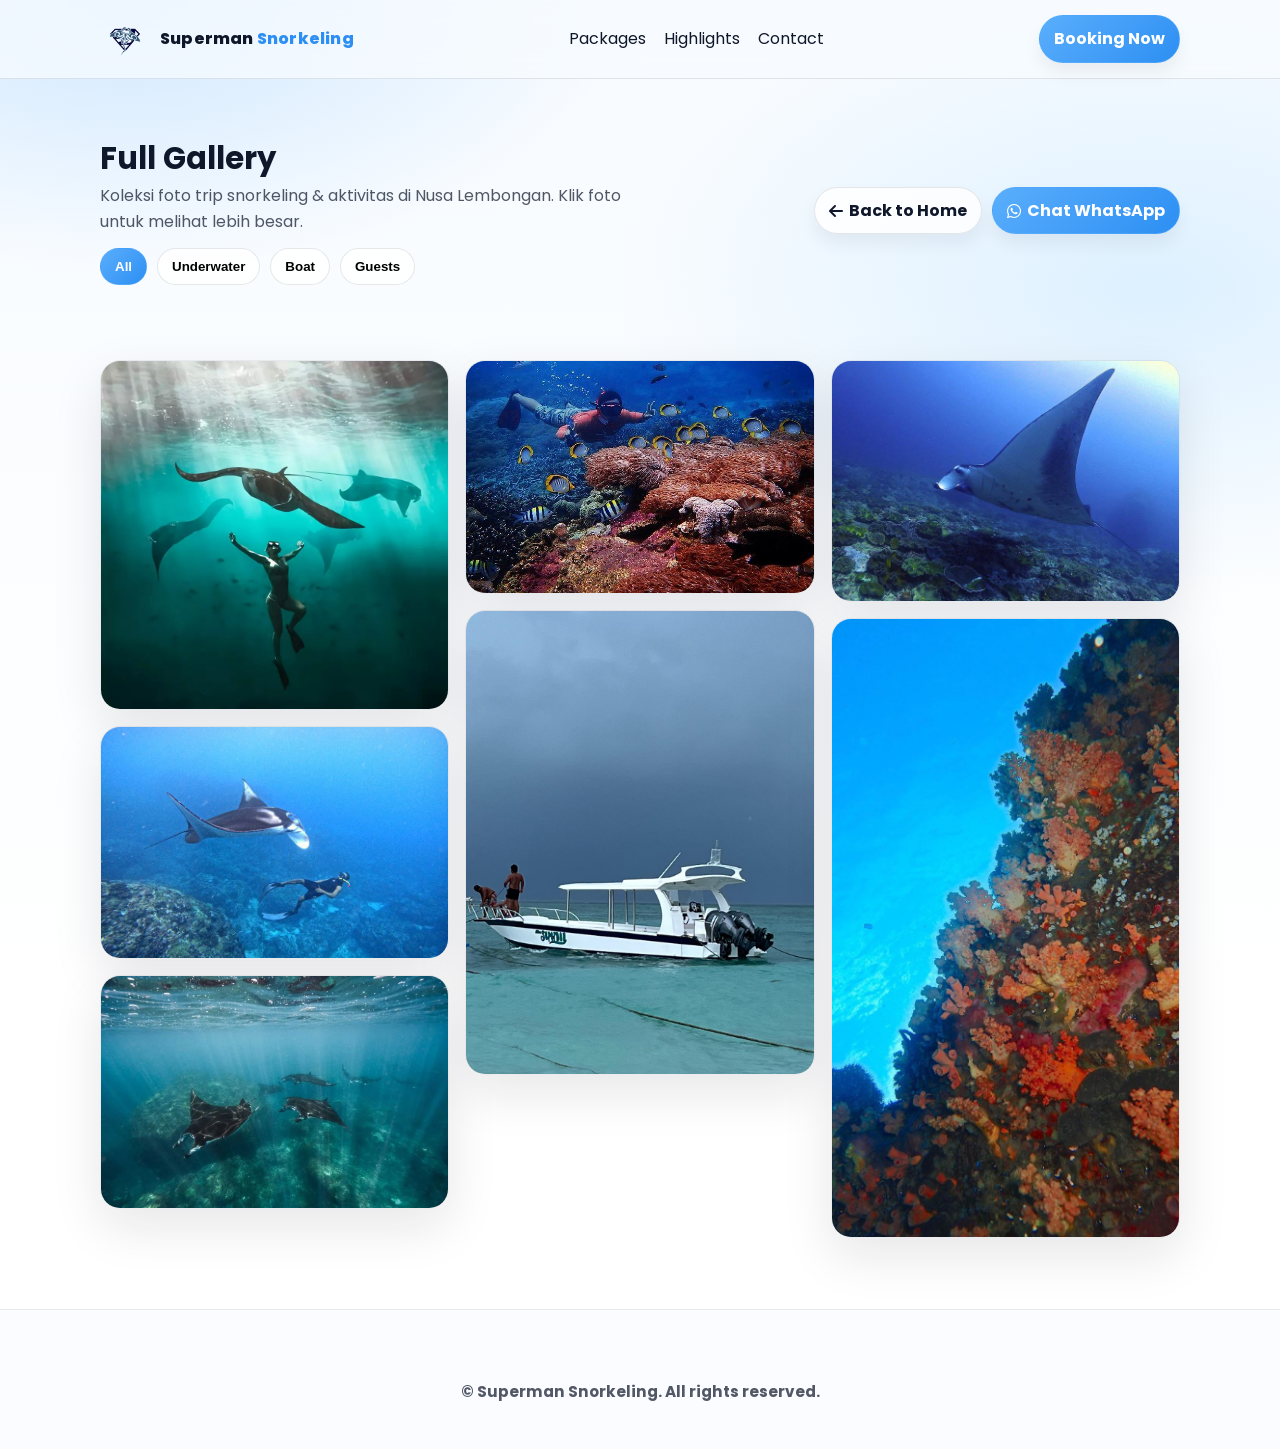
==== gallery.html @ a64e9db1 "galeri baru" ====
<!-- FILE: gallery.html -->
<!DOCTYPE html>
<html lang="id">
<head>
  <meta charset="UTF-8" />
  <meta name="viewport" content="width=device-width, initial-scale=1.0" />
  <title>Gallery | Superman Snorkeling</title>
  <meta name="description" content="Gallery foto trip snorkeling Superman Snorkeling di Nusa Lembongan, Bali." />

  <!-- Google Font (optional, jika kamu sudah pakai di index.html, tetap aman) -->
  <link rel="preconnect" href="https://fonts.googleapis.com">
  <link rel="preconnect" href="https://fonts.gstatic.com" crossorigin>
  <link href="https://fonts.googleapis.com/css2?family=Poppins:wght@400;600;700;800&display=swap" rel="stylesheet">

  <!-- Font Awesome (optional untuk icon) -->
  <link rel="stylesheet" href="https://cdnjs.cloudflare.com/ajax/libs/font-awesome/6.5.0/css/all.min.css">

  <!-- Pakai file CSS yang sama -->
  <link rel="stylesheet" href="style.css" />
</head>
<body>
  <!-- Header sederhana (re-use style kamu) -->
  <header>
    <div class="container">
      <div class="nav">
        <a class="brand" href="index.html#home" aria-label="Superman Snorkeling">
          <span class="logo" aria-hidden="true">
            <img src="image/IMG_1567.PNG" alt="Superman Snorkeling Logo" width="40" height="40">
          </span>
          <span>
            Superman <span class="brand-accent">Snorkeling</span>
          </span>
        </a>

        <nav aria-label="Navigasi">
          <ul>
            <li><a href="index.html#packages">Packages</a></li>
            <li><a href="index.html#gallery">Highlights</a></li>
            <li><a href="index.html#contact">Contact</a></li>
          </ul>
        </nav>

        <div class="actions">
          <a class="btn primary" href="index.html#contact">Booking Now</a>
        </div>
      </div>
    </div>
  </header>

  <main>
    <!-- Hero kecil untuk halaman gallery -->
    <section class="gallery-page-hero">
      <div class="container">
        <div class="section-title" style="margin-bottom: 10px;">
          <div>
            <h2>Full Gallery</h2>
            <p>Koleksi foto trip snorkeling & aktivitas di Nusa Lembongan. Klik foto untuk melihat lebih besar.</p>
          </div>
          <div class="gallery-page-actions">
            <a class="btn" href="index.html#gallery"><i class="fa-solid fa-arrow-left"></i>&nbsp; Back to Home</a>
            <a class="btn primary" href="https://wa.me/6282339536671" target="_blank" rel="noopener"><i class="fa-brands fa-whatsapp"></i>&nbsp; Chat WhatsApp</a>
          </div>
        </div>

        <!-- Filter sederhana (optional) -->
        <div class="gallery-filter">
          <button class="filter-btn active" data-filter="all">All</button>
          <button class="filter-btn" data-filter="underwater">Underwater</button>
          <button class="filter-btn" data-filter="boat">Boat</button>
          <button class="filter-btn" data-filter="guest">Guests</button>
        </div>
      </div>
    </section>

    <!-- GRID GALLERY -->
    <section class="gallery-page">
      <div class="container">
        <div class="masonry" id="masonry">

          <!-- GANTI / TAMBAH FOTO DI SINI -->
          <!-- Tambahkan data-category agar filter berfungsi: underwater | boat | guest -->

          <button class="masonry-item" data-category="guest" data-full="image/satu.jpeg" aria-label="Open image 1">
            <img src="image/satu.jpeg" alt="Snorkeling photo 1" loading="lazy">
          </button>

          <button class="masonry-item" data-category="underwater" data-full="image/dua.jpeg" aria-label="Open image 2">
            <img src="image/dua.jpeg" alt="Snorkeling photo 2" loading="lazy">
          </button>

          <button class="masonry-item" data-category="underwater" data-full="image/tiga.jpeg" aria-label="Open image 3">
            <img src="image/tiga.jpeg" alt="Snorkeling photo 3" loading="lazy">
          </button>

          <button class="masonry-item" data-category="boat" data-full="image/empat.jpeg" aria-label="Open image 4">
            <img src="image/empat.jpeg" alt="Snorkeling photo 4" loading="lazy">
          </button>

          <button class="masonry-item" data-category="guest" data-full="image/lima.jpeg" aria-label="Open image 5">
            <img src="image/lima.jpeg" alt="Snorkeling photo 5" loading="lazy">
          </button>

          <button class="masonry-item" data-category="boat" data-full="image/enam.jpeg" aria-label="Open image 6">
            <img src="image/enam.jpeg" alt="Snorkeling photo 6" loading="lazy">
          </button>

          <button class="masonry-item" data-category="underwater" data-full="image/tujuh.jpeg" aria-label="Open image 7">
            <img src="image/tujuh.jpeg" alt="Snorkeling photo 7" loading="lazy">
          </button>

          <!-- contoh tambahan -->
          <!--
          <button class="masonry-item" data-category="guest" data-full="image/delapan.jpeg" aria-label="Open image 8">
            <img src="image/delapan.jpeg" alt="Snorkeling photo 8" loading="lazy">
          </button>
          -->

        </div>
      </div>
    </section>
  </main>

  <!-- Lightbox Modal -->
  <div class="lightbox" id="lightbox" aria-hidden="true">
    <button class="lightbox-close" id="lightboxClose" aria-label="Close">×</button>
    <button class="lightbox-nav prev" id="lightboxPrev" aria-label="Previous">‹</button>
    <img class="lightbox-img" id="lightboxImg" alt="Preview" />
    <button class="lightbox-nav next" id="lightboxNext" aria-label="Next">›</button>
  </div>

  <footer class="footer">
    <div class="container">
      <div class="footer-bottom" style="margin-top:0; border-top:none; padding-top:0;">
        <p>© <span id="year"></span> Superman Snorkeling. All rights reserved.</p>
      </div>
    </div>
  </footer>

  <!-- JS khusus untuk halaman ini -->
  <script>
    // Footer year
    document.getElementById('year')?.textContent = new Date().getFullYear();

    // ===== Filter sederhana =====
    const filterBtns = document.querySelectorAll('.filter-btn');
    const items = Array.from(document.querySelectorAll('.masonry-item'));

    filterBtns.forEach(btn => {
      btn.addEventListener('click', () => {
        filterBtns.forEach(b => b.classList.remove('active'));
        btn.classList.add('active');

        const filter = btn.dataset.filter;
        items.forEach(item => {
          const cat = item.dataset.category;
          item.style.display = (filter === 'all' || cat === filter) ? '' : 'none';
        });
      });
    });

    // ===== Lightbox + next/prev =====
    const lightbox = document.getElementById('lightbox');
    const lightboxImg = document.getElementById('lightboxImg');
    const closeBtn = document.getElementById('lightboxClose');
    const prevBtn = document.getElementById('lightboxPrev');
    const nextBtn = document.getElementById('lightboxNext');

    // hanya item yang tampil (untuk navigasi)
    function visibleItems(){
      return items.filter(i => i.style.display !== 'none');
    }

    let currentIndex = 0;

    function openLightbox(index){
      const vis = visibleItems();
      if(!vis.length) return;
      currentIndex = Math.max(0, Math.min(index, vis.length - 1));
      const src = vis[currentIndex].dataset.full;
      lightboxImg.src = src;
      lightbox.classList.add('open');
      lightbox.setAttribute('aria-hidden', 'false');
      document.body.style.overflow = 'hidden';
    }

    function closeLightbox(){
      lightbox.classList.remove('open');
      lightbox.setAttribute('aria-hidden', 'true');
      document.body.style.overflow = '';
      lightboxImg.src = '';
    }

    function next(){
      const vis = visibleItems();
      if(!vis.length) return;
      currentIndex = (currentIndex + 1) % vis.length;
      lightboxImg.src = vis[currentIndex].dataset.full;
    }

    function prev(){
      const vis = visibleItems();
      if(!vis.length) return;
      currentIndex = (currentIndex - 1 + vis.length) % vis.length;
      lightboxImg.src = vis[currentIndex].dataset.full;
    }

    // click items
    items.forEach((item) => {
      item.addEventListener('click', () => {
        const vis = visibleItems();
        const idx = vis.indexOf(item);
        openLightbox(idx);
      });
    });

    // controls
    closeBtn.addEventListener('click', closeLightbox);
    lightbox.addEventListener('click', (e) => {
      if(e.target === lightbox) closeLightbox();
    });

    nextBtn.addEventListener('click', (e) => { e.stopPropagation(); next(); });
    prevBtn.addEventListener('click', (e) => { e.stopPropagation(); prev(); });

    // keyboard
    window.addEventListener('keydown', (e) => {
      if(!lightbox.classList.contains('open')) return;
      if(e.key === 'Escape') closeLightbox();
      if(e.key === 'ArrowRight') next();
      if(e.key === 'ArrowLeft') prev();
    });
  </script>
</body>
</html>
---- style.css ----
/* ===== Base ===== */
:root{
  --bg: #f7fbff;
  --card: rgba(255,255,255,.75);
  --stroke: rgba(15, 23, 42, .10);
  --text: #0f172a;
  --muted: rgba(15, 23, 42, .72);
  --primary: #5aaefc; /* soft blue */
  --primary-2: #2d8ff3;
  --accent: #a9dbff;
  --shadow: 0 10px 30px rgba(15,23,42,.08);
  --radius: 20px;
  --max: 1120px;
}
*{box-sizing:border-box}
html{scroll-behavior:smooth}
body{
  margin:0;
  font-family: 'Poppins', ui-sans-serif, system-ui, -apple-system, Segoe UI, Roboto, Helvetica, Arial;
  color:var(--text);
  background:
    radial-gradient(900px 500px at 10% 0%, rgba(90,174,252,.25), transparent 55%),
    radial-gradient(900px 500px at 90% 20%, rgba(169,219,255,.35), transparent 60%),
    linear-gradient(180deg, var(--bg), #ffffff 70%);
  line-height:1.6;
}
a{color:inherit; text-decoration:none}
.container{max-width:var(--max); margin:0 auto; padding:0 20px}

.brand-accent{color: var(--primary-2)}
.hero-accent{color: var(--primary-2)}
.muted{color: var(--muted)}

/* ===== Header ===== */
header{
  position: sticky;
  top:0;
  z-index:50;
  backdrop-filter: blur(14px);
  background: rgba(247, 251, 255, .75);
  border-bottom: 1px solid var(--stroke);
}
.nav{
  display:flex;
  align-items:center;
  justify-content:space-between;
  gap:12px;
  padding:14px 0;
}
.brand{
  display:flex;
  align-items:center;
  gap:10px;
  font-weight:800;
  letter-spacing:.2px;
}
.logo {
  width: 50px;
  height: 50px;
  border-radius: 12px;
  place-items: center;
  overflow: hidden; 
}

.logo img {
  width: 100%;
  height: 100%;
  object-fit: cover;
  display: block;
}


.actions{display:flex; align-items:center; gap:10px}
.btn{
  display:inline-flex; align-items:center; justify-content:center;
  padding:10px 14px;
  border-radius:999px;
  border:1px solid var(--stroke);
  background: rgba(255,255,255,.8);
  box-shadow: 0 10px 18px rgba(15,23,42,.06);
  font-weight:700;
  transition:.2s ease;
  cursor:pointer;
}
.btn:hover{transform: translateY(-1px)}
.btn.primary{
  border-color: rgba(90,174,252,.35);
  background: linear-gradient(135deg, var(--primary), var(--primary-2));
  color: #fff;
}
.btn.icon{width:44px; height:44px; padding:0}
.btn:focus{outline: 3px solid rgba(90,174,252,.25); outline-offset:2px}

/* ===== Mobile menu ===== */
.menu-toggle{display:none}
.mobile-menu{display:none; padding: 0 0 14px}
.mobile-menu a{
  display:block;
  padding: 12px 12px;
  border:1px solid var(--stroke);
  border-radius: 14px;
  margin-top:10px;
  background: rgba(255,255,255,.75);
  font-weight:700;
  color: var(--muted);
}
.mobile-menu.open{display:block}

.mobile-menu a:hover{
  color: var(--text);
}

/* ===== Hero ===== */
.hero{padding: 70px 0 30px}
.hero-grid{
  display:grid;
  grid-template-columns: 1.1fr .9fr;
  gap: 26px;
  align-items:center;
}
.badge{
  display:inline-flex; align-items:center; gap:8px;
  padding: 8px 12px;
  border-radius: 999px;
  border:1px solid rgba(90,174,252,.35);
  background: rgba(255,255,255,.7);
  color: rgba(15,23,42,.75);
  font-weight:700;
  width:fit-content;
}
.badge.pill{border-color: var(--stroke)}
.pill-row{margin-top:14px; display:flex; gap:10px; flex-wrap:wrap}

h1{font-size: clamp(2rem, 3.8vw, 3.2rem); line-height:1.15; margin:14px 0 12px}
.lead{font-size: 1.05rem; color: var(--muted); margin: 0 0 18px}
.hero-cta{display:flex; flex-wrap:wrap; gap:10px; margin-top: 12px}
.hero-card{
  border: 1px solid var(--stroke);
  background: var(--card);
  border-radius: var(--radius);
  box-shadow: var(--shadow);
  padding: 18px;
  position:relative;
  overflow:hidden;
}
.hero-card h3{margin:0 0 6px}
.hero-card p{margin:0; color: var(--muted)}
.hero-card:before{
  content:"";
  position:absolute; inset:-80px -80px auto auto;
  width: 220px; height: 220px;
  background: radial-gradient(circle at 30% 30%, rgba(90,174,252,.55), transparent 60%);
  filter: blur(2px);
}
.stats{display:grid; grid-template-columns: repeat(3, 1fr); gap: 10px; margin-top: 14px}
.stat{
  border:1px solid var(--stroke);
  background: rgba(255,255,255,.75);
  border-radius: 16px;
  padding: 12px;
}
.stat b{font-size: 1.05rem}
.stat span{display:block; color: var(--muted); font-weight:600; font-size:.9rem}

.hero-slider{
  position: relative;
  width: 100%;
  height: 520px;
  border-radius: 26px;
  overflow: hidden;
  background: #fff; /* fallback */
}

.hero-slider .slides{
  position: relative;
  width: 100%;
  height: 100%;
}

.hero-slider img{
  position: absolute;
  inset: 0;
  width: 100%;
  height: 100%;
  object-fit: cover;
  opacity: 0;
  transition: opacity .6s ease;
}

.hero-slider img.active{
  opacity: 1;
}

.hero-slider img:first-child{
  opacity: 1; /* fallback */
}


/* ===== Sections ===== */
section{padding: 55px 0}
.section-title{display:flex; align-items:flex-end; justify-content:space-between; gap:14px; margin-bottom: 18px}
.section-title h2{margin:0; font-size: clamp(1.4rem, 2.4vw, 2rem)}
.section-title p{margin:0; color: var(--muted); max-width: 56ch}

.grid{display:grid; grid-template-columns: repeat(3, 1fr); gap: 16px}
.card{
  border:1px solid var(--stroke);
  background: rgba(255,255,255,.75);
  border-radius: var(--radius);
  box-shadow: var(--shadow);
  padding: 18px;
  transition:.2s ease;
}
.card:hover{transform: translateY(-2px)}
.icon{
  width: 44px; height: 44px;
  border-radius: 16px;
  background: linear-gradient(135deg, rgba(90,174,252,.35), rgba(169,219,255,.55));
  border:1px solid rgba(255,255,255,.65);
  display:grid; place-items:center;
  margin-bottom: 10px;
}
.card h3{margin: 6px 0 6px}
.card p{margin:0; color: var(--muted)}


.hero-text{
  max-width: 640px;
}


.slide-btn{
  position: absolute;
  top: 50%;
  transform: translateY(-50%);
  width: 46px;
  height: 46px;
  border-radius: 999px;
  border: 1px solid rgba(255,255,255,.45);
  background: rgba(255,255,255,.65);
  font-size: 30px;
  font-weight: 800;
  cursor: pointer;
  display: flex;
  align-items: center;
  justify-content: center;
  backdrop-filter: blur(10px);
  transition: 0.2s ease;
  z-index: 10; 
  line-height: 1;
  padding: 0;
}

.slide-btn.prev{
  left: 16px;
}

.slide-btn.next{
  right: 16px;
}

.slide-btn:hover{
  background: rgba(255,255,255,.95);
  transform: translateY(-50%) scale(1.06);
}
/* ===== Dots ===== */
.dots{
  position:absolute;
  bottom: 14px;
  left: 0;
  right: 0;
  display:flex;
  justify-content:center;
  gap:8px;
  z-index: 10;
}

.dots button{
  width: 10px;
  height: 10px;
  border-radius: 999px;
  border: 0;
  background: rgba(255,255,255,.65);
  cursor:pointer;
  transition:.2s ease;
}

.dots button.active{
  width: 22px;
  background: rgba(255,255,255,.95);
}


@media (max-width: 920px){
  .hero-slider{
    height: 320px;
  }
}


/* ===== Packages ===== */

.packages{
  display:grid;
  grid-template-columns: repeat(3, minmax(0, 1fr));
  gap: 18px;
  align-items: stretch;
}

.card.package{
  border: 1px solid rgba(15,23,42,.08); 
  background: rgba(255,255,255,.72);
  backdrop-filter: blur(10px);
  border-radius: 22px;
  box-shadow: 0 18px 50px rgba(15,23,42,.08);
  padding: 22px;
  display:flex;
  flex-direction: column;
  transition: transform .18s ease, box-shadow .18s ease, border-color .18s ease;
}

.card.package:hover{
  transform: translateY(-4px);
  box-shadow: 0 22px 70px rgba(15,23,42,.12);
  border-color: rgba(90,174,252,.35);
}

.card.package h3{
  margin: 4px 0 6px;
  font-size: 1.1rem;
  line-height: 1.3;
  font-weight: 800;
  word-break: break-word;
}

.card.package .muted{
  margin: 0 0 14px;
  font-weight: 600;
}

.price{
  font-size: 2rem;
  font-weight: 900;
  margin: 8px 0 14px;
  letter-spacing: -0.5px;
}

.package ul{
  margin: 0;
  padding-left: 18px;
  color: var(--muted);
  font-weight: 600;
  flex-grow: 1; 
}

.package ul li{
  margin-bottom: 8px;
}

.tag{
  position:absolute;
  top: 16px;
  right: 16px;
  padding: 6px 12px;
  border-radius: 999px;
  font-weight: 800;
  font-size: .78rem;
  background: rgba(90,174,252,.14);
  border: 1px solid rgba(90,174,252,.22);
  color: rgba(15,23,42,.72);
  backdrop-filter: blur(8px);
}

.card-actions{
  margin-top: 18px;
  display:flex;
}

.card-actions .btn{
  width: 100%;
  justify-content: center;
  padding: 12px 16px;
  border-radius: 14px;
  font-size: .95rem;
}

.package-details{
  margin-top: 14px;
  border-top: 1px solid rgba(15,23,42,.08);
  padding-top: 10px;
}

.package-details summary{
  cursor: pointer;
  font-weight: 800;
  color: var(--primary-2);
  list-style: none;
  display:flex;
  align-items:center;
  justify-content:space-between;
}

.package-details summary::after{
  content: "＋";
  font-weight: 900;
  font-size: 18px;
  transition: .2s ease;
}

.package-details[open] summary::after{
  content: "－";
}

.details-content{
  margin-top: 12px;
  color: var(--muted);
}

.details-content h4{
  margin: 12px 0 8px;
  font-size: 0.95rem;
  font-weight: 900;
  color: var(--text);
}

.details-content ul{
  margin: 0 0 12px;
  padding-left: 18px;
}

.note{
  font-size: 0.9rem;
  font-weight: 700;
  color: rgba(15,23,42,.65);
}

/* Responsive */
@media (max-width: 980px){
  .packages{
    grid-template-columns: repeat(2, minmax(0,1fr));
  }
}

@media (max-width: 640px){
  .packages{
    grid-template-columns: 1fr;
  }
}

/* ===== Gallery ===== */
.gallery{
  display:grid;
  grid-template-columns: 1.2fr 1fr;
  gap:16px;
  align-items:stretch;
}

.gallery .big{
  border:1px solid var(--stroke);
  background: rgba(255,255,255,.65);
  border-radius: var(--radius);
  box-shadow: var(--shadow);
  overflow:hidden;
  min-height: 520px;
}

.gallery-smalls{
  display:grid;
  grid-template-columns: repeat(2, 1fr);
  gap:16px;
}

.gallery .small{
  border:1px solid var(--stroke);
  background: rgba(255,255,255,.65);
  border-radius: var(--radius);
  box-shadow: var(--shadow);
  overflow:hidden;
  min-height: 160px;
}

.gallery img{
  width:100%;
  height:100%;
  object-fit: cover;
  display:block;
}

/* hover effect */
.gallery .big img,
.gallery .small img{
  transition: transform .3s ease;
}
.gallery .big:hover img,
.gallery .small:hover img{
  transform: scale(1.05);
}

/* Responsive */
@media (max-width: 920px){
  .gallery{
    grid-template-columns: 1fr;
  }
  .gallery .big{
    min-height: 320px;
  }
  .gallery-smalls{
    grid-template-columns: repeat(2, 1fr);
  }
}

@media (max-width: 520px){
  .gallery-smalls{
    grid-template-columns: 1fr;
  }
}



/* ===== Contact ===== */
.contact{display:grid; grid-template-columns: 1fr 1fr; gap: 16px}
form{display:grid; gap: 12px}
input, textarea{
  width:100%;
  padding: 12px 14px;
  border-radius: 16px;
  border:1px solid var(--stroke);
  background: rgba(255,255,255,.8);
  font: inherit;
}
textarea{min-height: 120px; resize: vertical}
.hint{font-size:.92rem; color: var(--muted); margin-top: 8px}

/* ===== Footer ===== */
/* ===== Footer Modern ===== */
.footer{
  padding: 55px 0 30px;
  border-top: 1px solid rgba(15,23,42,.08);
  background: rgba(247, 251, 255, .65);
}

.footer-grid{
  display:grid;
  grid-template-columns: 1.4fr .9fr 1.2fr;
  gap: 28px;
  align-items:start;
}

.footer-desc{
  margin-top: 12px;
  color: var(--muted);
  max-width: 46ch;
}

.footer-links h4,
.footer-contact h4{
  margin: 0 0 14px;
  font-size: 1rem;
  font-weight: 900;
}

.footer-links a{
  display:block;
  margin-bottom: 10px;
  color: var(--muted);
  font-weight: 700;
  transition: .2s ease;
}

.footer-links a:hover{
  color: var(--text);
  transform: translateX(4px);
}

/* contact item */
.footer-item{
  display:flex;
  align-items:center;
  gap: 12px;
  padding: 12px 14px;
  border-radius: 18px;
  margin-bottom: 12px;
  background: rgba(255,255,255,.72);
  border: 1px solid rgba(15,23,42,.08);
  box-shadow: 0 12px 30px rgba(15,23,42,.06);
  transition: .2s ease;
}

.footer-item:hover{
  transform: translateY(-2px);
  border-color: rgba(90,174,252,.35);
}

/* icon box */
.footer-icon{
  width: 42px;
  height: 42px;
  border-radius: 16px;
  display:grid;
  place-items:center;
  background: linear-gradient(135deg, rgba(90,174,252,.18), rgba(169,219,255,.35));
  font-size: 20px;
  color: var(--primary-2);
  flex-shrink: 0;
}

/* optional: brand color for icons */
.footer-item .fa-whatsapp{ color: #25D366; }
.footer-item .fa-instagram{ color: #E1306C; }
.footer-item .fa-envelope{ color: var(--primary-2); }

.footer-item span{
  color: var(--text);
  font-weight: 700;
  line-height: 1.25;
}

.footer-bottom{
  margin-top: 26px;
  padding-top: 18px;
  border-top: 1px solid rgba(15,23,42,.08);
  text-align: center;
  color: var(--muted);
  font-weight: 700;
  font-size: 0.95rem;
}

/* Responsive */
@media (max-width: 900px){
  .footer-grid{
    grid-template-columns: 1fr;
  }
}


/* ===== Responsive ===== */
@media (max-width: 920px){
  .hero-grid{grid-template-columns: 1fr}
  .gallery{grid-template-columns:1fr}
  .stats{grid-template-columns: repeat(3, 1fr)}
}

@media (max-width: 780px){
  nav ul{display:none;}
  .menu-toggle{display:inline-flex;}

  .grid{grid-template-columns:1fr}
  .packages{grid-template-columns:1fr}
  .contact{grid-template-columns:1fr}
  .stats{grid-template-columns:1fr}
}

/* DEFAULT UNTUK DESKTOP */
nav ul{
  list-style:none;
  display:flex;
  align-items:center;
  gap:18px;
  padding:0;
  margin:0;
}

.menu-toggle{
  display:none;
}

/* ===== Gallery Page ===== */
.gallery-page-hero{
  padding: 55px 0 20px;
}

.gallery-page-actions{
  display:flex;
  gap:10px;
  flex-wrap:wrap;
  justify-content:flex-end;
}

.gallery-filter{
  display:flex;
  gap:10px;
  flex-wrap:wrap;
  margin-top: 14px;
}

.filter-btn{
  padding: 10px 14px;
  border-radius: 999px;
  border: 1px solid rgba(15,23,42,.10);
  background: rgba(255,255,255,.8);
  font-weight: 800;
  cursor:pointer;
  transition:.2s ease;
}

.filter-btn.active{
  border-color: rgba(90,174,252,.35);
  background: linear-gradient(135deg, var(--primary), var(--primary-2));
  color:#fff;
}

.filter-btn:hover{
  transform: translateY(-1px);
}

/* Masonry grid */
.masonry{
  columns: 4 260px;
  column-gap: 16px;
}

.masonry-item{
  width: 100%;
  border: 0;
  padding: 0;
  margin: 0 0 16px;
  background: transparent;
  cursor: zoom-in;
  break-inside: avoid;
}

.masonry-item img{
  width: 100%;
  height: auto;
  display:block;
  border-radius: 20px;
  border: 1px solid rgba(15,23,42,.08);
  box-shadow: 0 18px 50px rgba(15,23,42,.10);
  transition: transform .25s ease, box-shadow .25s ease;
}

.masonry-item:hover img{
  transform: translateY(-2px) scale(1.01);
  box-shadow: 0 22px 70px rgba(15,23,42,.14);
}

/* Responsive masonry */
@media (max-width: 920px){
  .masonry{ columns: 2 220px; }
}

@media (max-width: 520px){
  .masonry{ columns: 1 100%; }
  .gallery-page-actions{ justify-content:flex-start; }
}

/* ===== Lightbox ===== */
.lightbox{
  position: fixed;
  inset: 0;
  background: rgba(15,23,42,.72);
  display: none;
  align-items: center;
  justify-content: center;
  z-index: 999;
  padding: 24px;
}

.lightbox.open{
  display:flex;
}

.lightbox-img{
  max-width: min(980px, 92vw);
  max-height: 82vh;
  border-radius: 22px;
  box-shadow: 0 30px 90px rgba(0,0,0,.35);
}

.lightbox-close{
  position: absolute;
  top: 18px;
  right: 18px;
  width: 46px;
  height: 46px;
  border-radius: 999px;
  border: 1px solid rgba(255,255,255,.35);
  background: rgba(255,255,255,.18);
  color: #fff;
  font-size: 28px;
  cursor:pointer;
  backdrop-filter: blur(10px);
}

.lightbox-nav{
  position: absolute;
  top: 50%;
  transform: translateY(-50%);
  width: 46px;
  height: 46px;
  border-radius: 999px;
  border: 1px solid rgba(255,255,255,.35);
  background: rgba(255,255,255,.18);
  color: #fff;
  font-size: 30px;
  font-weight: 900;
  cursor:pointer;
  backdrop-filter: blur(10px);
}

.lightbox-nav.prev{ left: 18px; }
.lightbox-nav.next{ right: 18px; }

.lightbox-close:hover,
.lightbox-nav:hover{
  background: rgba(255,255,255,.28);
}

.center-btn{
  margin-top: 18px;
  display:flex;
  justify-content:center;
}
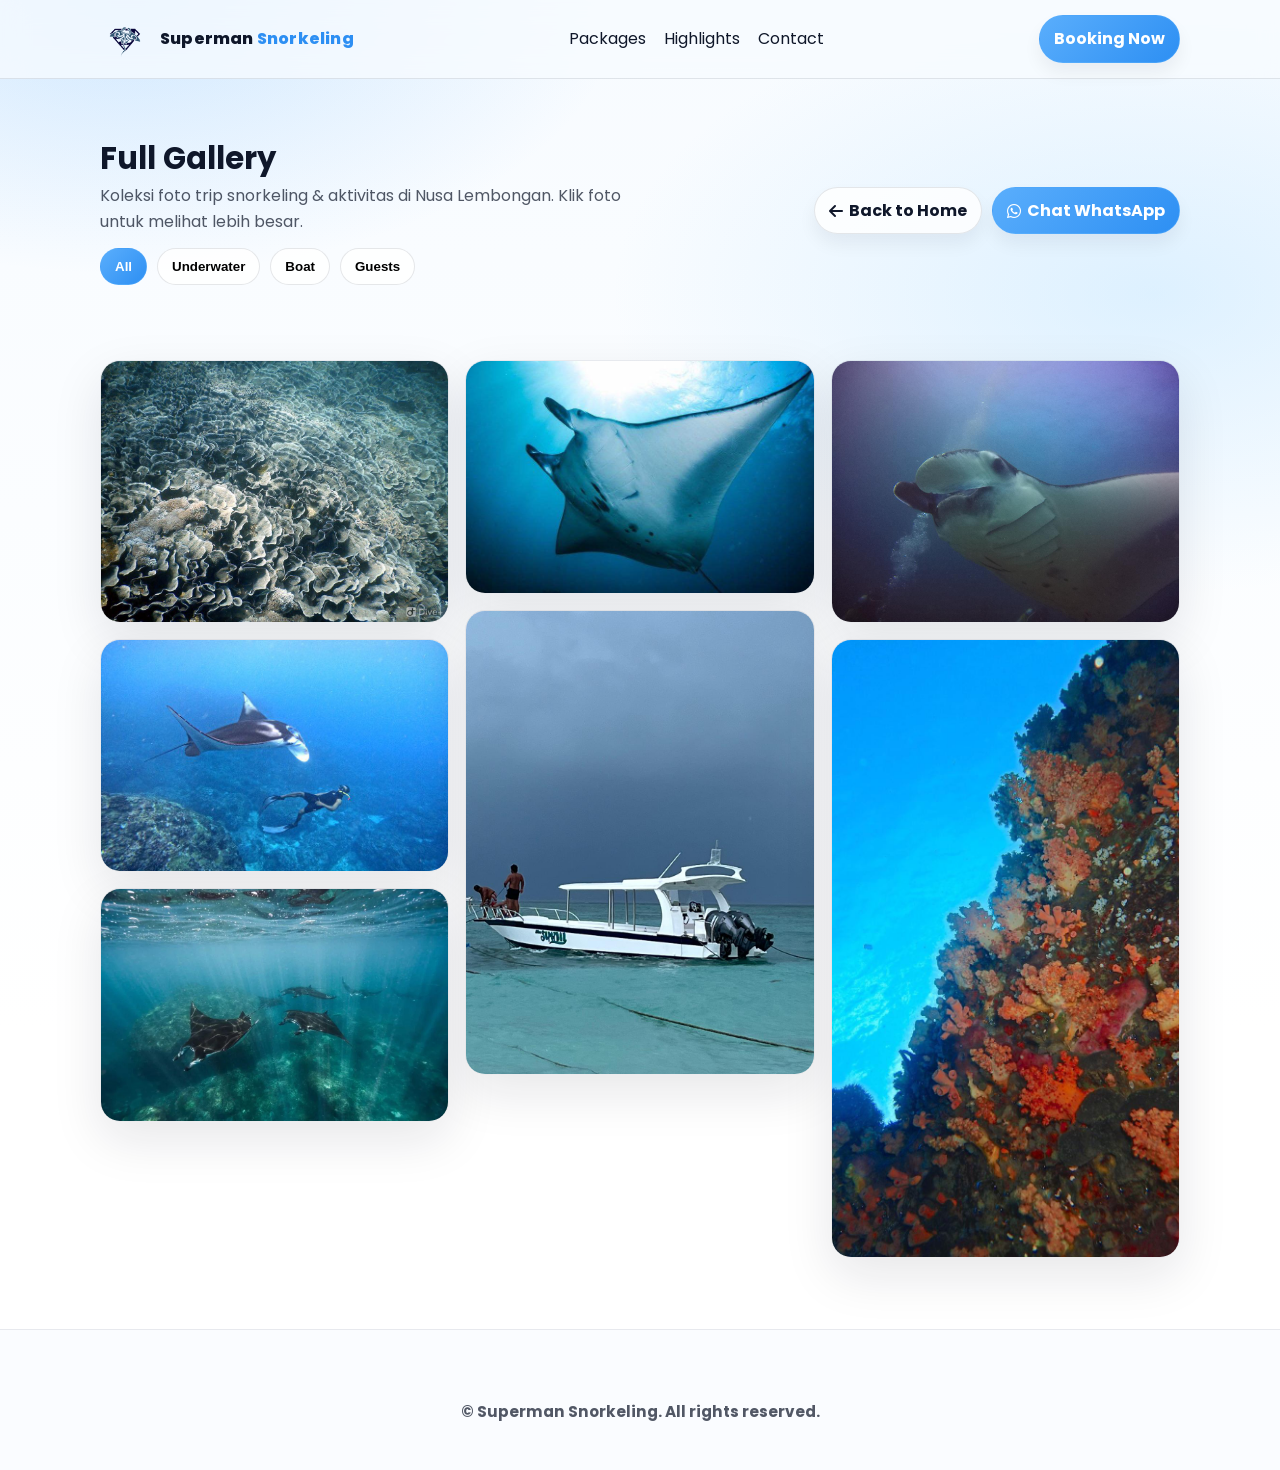
==== commit 7b725c49: "new" ====
--- a/gallery.html
+++ b/gallery.html
@@ -108,12 +108,6 @@
             <img src="image/tujuh.jpeg" alt="Snorkeling photo 7" loading="lazy">
           </button>
 
-          <!-- contoh tambahan -->
-          <!--
-          <button class="masonry-item" data-category="guest" data-full="image/delapan.jpeg" aria-label="Open image 8">
-            <img src="image/delapan.jpeg" alt="Snorkeling photo 8" loading="lazy">
-          </button>
-          -->
 
         </div>
       </div>
--- a/style.css
+++ b/style.css
@@ -486,6 +486,33 @@
   display:block;
 }
 
+.gallery-link{
+  font-weight: 900;
+  color: var(--primary-2);
+  font-size: 1rem;
+  display:inline-flex;
+  align-items:center;
+  gap:8px;
+  padding: 6px 0;
+  transition: .2s ease;
+}
+
+.gallery-link span{
+  transition: .2s ease;
+  font-size: 1.2rem;
+}
+
+.gallery-link:hover{
+  color: var(--text);
+  text-decoration: underline;
+  text-underline-offset: 6px;
+}
+
+.gallery-link:hover span{
+  transform: translateX(4px);
+}
+
+
 /* hover effect */
 .gallery .big img,
 .gallery .small img{
@@ -811,3 +838,66 @@
   display:flex;
   justify-content:center;
 }
+
+
+.why {
+  padding: 80px 10%;
+  background: #fff;
+}
+
+.why h2 {
+  font-size: 48px;
+  font-weight: 800;
+  margin-bottom: 50px;
+  color: #0b1b3f;
+}
+
+.why-container {
+  display: grid;
+  grid-template-columns: repeat(4, 1fr);
+  gap: 20px;
+}
+
+.why-box {
+  background: #f8fbff;
+  padding: 30px 20px;
+  border-radius: 18px;
+  text-align: center;
+  transition: 0.3s;
+  box-shadow: 0px 6px 18px rgba(0,0,0,0.08);
+}
+
+.why-box i {
+  font-size: 35px;
+  color: #2b86ff;
+  margin-bottom: 15px;
+}
+
+.why-box h3 {
+  font-size: 20px;
+  font-weight: 700;
+  margin-bottom: 10px;
+}
+
+.why-box p {
+  font-size: 14px;
+  color: #555;
+  line-height: 1.6;
+}
+
+.why-box:hover {
+  transform: translateY(-8px);
+  background: #eaf4ff;
+}
+
+@media (max-width: 992px) {
+  .why-container {
+    grid-template-columns: repeat(2, 1fr);
+  }
+}
+
+@media (max-width: 600px) {
+  .why-container {
+    grid-template-columns: 1fr;
+  }
+}
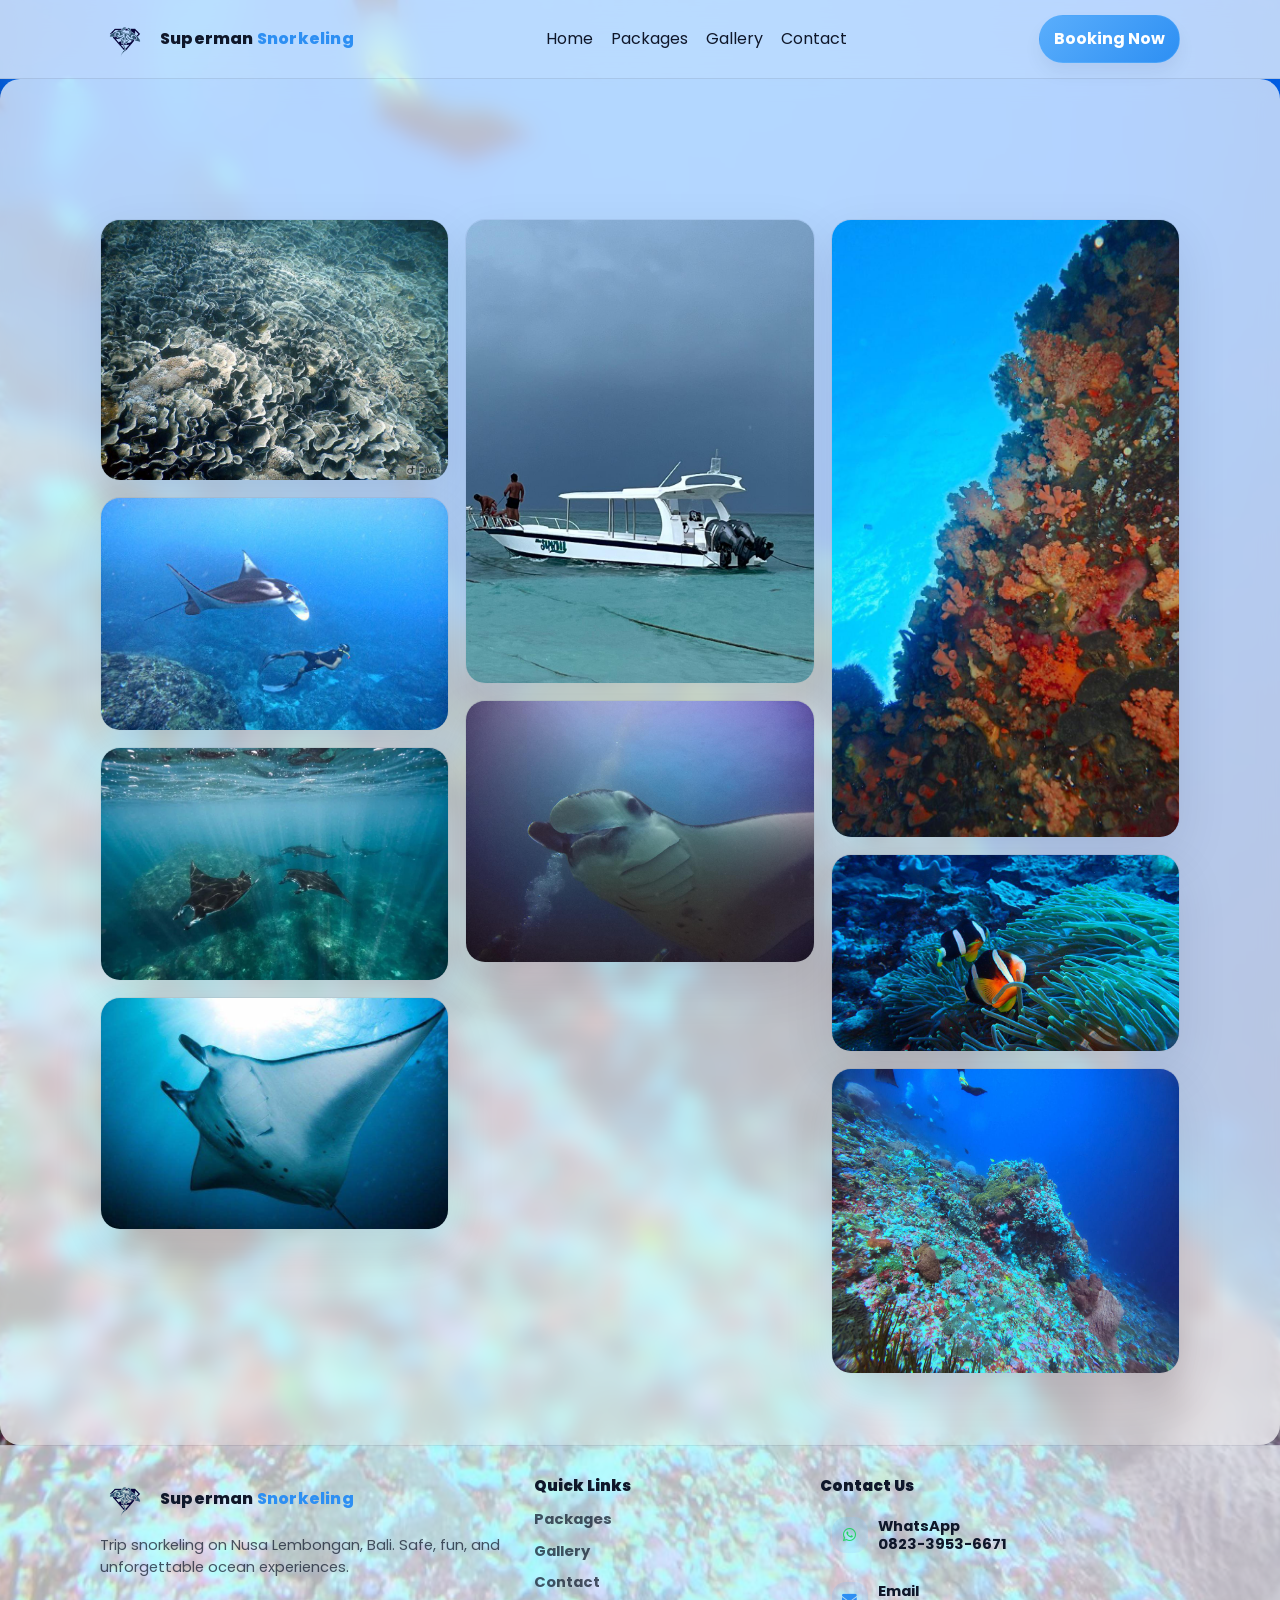
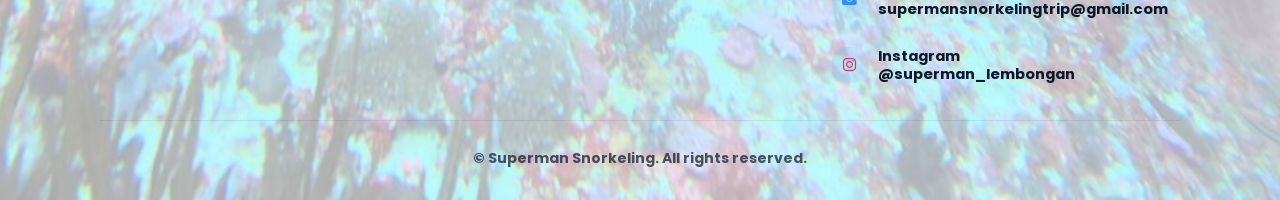
==== commit cbe4c1d8: "another commit" ====
--- a/gallery.html
+++ b/gallery.html
@@ -34,8 +34,9 @@
 
         <nav aria-label="Navigasi">
           <ul>
-            <li><a href="index.html#packages">Packages</a></li>
-            <li><a href="index.html#gallery">Highlights</a></li>
+            <li><a href="index.html">Home</a></li>
+            <li><a href="packages.html">Packages</a></li>
+            <li><a href="gallery.html">Gallery</a></li>
             <li><a href="index.html#contact">Contact</a></li>
           </ul>
         </nav>
@@ -52,23 +53,8 @@
     <section class="gallery-page-hero">
       <div class="container">
         <div class="section-title" style="margin-bottom: 10px;">
-          <div>
-            <h2>Full Gallery</h2>
-            <p>Koleksi foto trip snorkeling & aktivitas di Nusa Lembongan. Klik foto untuk melihat lebih besar.</p>
-          </div>
-          <div class="gallery-page-actions">
-            <a class="btn" href="index.html#gallery"><i class="fa-solid fa-arrow-left"></i>&nbsp; Back to Home</a>
-            <a class="btn primary" href="https://wa.me/6282339536671" target="_blank" rel="noopener"><i class="fa-brands fa-whatsapp"></i>&nbsp; Chat WhatsApp</a>
-          </div>
-        </div>
-
-        <!-- Filter sederhana (optional) -->
-        <div class="gallery-filter">
-          <button class="filter-btn active" data-filter="all">All</button>
-          <button class="filter-btn" data-filter="underwater">Underwater</button>
-          <button class="filter-btn" data-filter="boat">Boat</button>
-          <button class="filter-btn" data-filter="guest">Guests</button>
-        </div>
+        </div>
+
       </div>
     </section>
 
@@ -106,6 +92,13 @@
 
           <button class="masonry-item" data-category="underwater" data-full="image/tujuh.jpeg" aria-label="Open image 7">
             <img src="image/tujuh.jpeg" alt="Snorkeling photo 7" loading="lazy">
+          </button>
+          <button class="masonry-item" data-category="boat" data-full="image/empat.jpeg" aria-label="Open image 8">
+            <img src="image/delapan.jpeg" alt="Snorkeling photo 8" loading="lazy">
+          </button>
+
+          <button class="masonry-item" data-category="guest" data-full="image/lima.jpeg" aria-label="Open image 9">
+            <img src="image/sembilan.jpeg" alt="Snorkeling photo 9" loading="lazy">
           </button>
 
 
@@ -123,12 +116,60 @@
   </div>
 
   <footer class="footer">
-    <div class="container">
-      <div class="footer-bottom" style="margin-top:0; border-top:none; padding-top:0;">
-        <p>© <span id="year"></span> Superman Snorkeling. All rights reserved.</p>
-      </div>
-    </div>
+        <div class="container">
+
+          <div class="footer-grid">
+
+            <!-- LEFT: BRAND -->
+            <div class="footer-brand">
+              <div class="brand">
+                <span class="logo" aria-hidden="true">
+                  <img src="image/IMG_1567.PNG" alt="Superman Snorkeling Logo" width="40" height="40">
+                </span>
+                <span>Superman <span class="brand-accent">Snorkeling</span></span>
+              </div>
+              <p class="footer-desc">
+                Trip snorkeling on Nusa Lembongan, Bali. Safe, fun, and unforgettable ocean experiences.
+              </p>
+            </div>
+
+            <!-- MIDDLE: QUICK LINKS -->
+            <div class="footer-links">
+              <h4>Quick Links</h4>
+              <a href="packages.html">Packages</a>
+              <a href="gallery.html">Gallery</a>
+              <a href="#contact">Contact</a>
+            </div>
+
+            <!-- RIGHT: CONTACT -->
+            <div class="footer-contact">
+              <h4>Contact Us</h4>
+
+              <a class="footer-item" href="https://wa.me/6282339536671" target="_blank" rel="noopener">
+                <span class="footer-icon"><i class="fa-brands fa-whatsapp"></i></span>
+                <span><b>WhatsApp</b><br>0823-3953-6671</span>
+              </a>
+
+              <a class="footer-item" href="mailto:supermansnorkelingtrip@gmail.com">
+                <span class="footer-icon"><i class="fa-solid fa-envelope"></i></span>
+                <span><b>Email</b><br>supermansnorkelingtrip@gmail.com</span>
+              </a>
+
+              <a class="footer-item" href="https://www.instagram.com/superman_lembongan?igsh=b2J5N3ZzbThrOWJj&utm_source=qr" target="_blank" rel="noopener">
+                <span class="footer-icon"><i class="fa-brands fa-instagram"></i></span>
+                <span><b>Instagram</b><br>@superman_lembongan</span>
+              </a>
+
+            </div>
+          </div>
+
+          <div class="footer-bottom">
+            <p>© <span id="year"></span> Superman Snorkeling. All rights reserved.</p>
+          </div>
+
+        </div>
   </footer>
+
 
   <!-- JS khusus untuk halaman ini -->
   <script>
--- a/style.css
+++ b/style.css
@@ -18,11 +18,16 @@
   margin:0;
   font-family: 'Poppins', ui-sans-serif, system-ui, -apple-system, Segoe UI, Roboto, Helvetica, Arial;
   color:var(--text);
-  background:
-    radial-gradient(900px 500px at 10% 0%, rgba(90,174,252,.25), transparent 55%),
-    radial-gradient(900px 500px at 90% 20%, rgba(169,219,255,.35), transparent 60%),
-    linear-gradient(180deg, var(--bg), #ffffff 70%);
+  background-image: url("image/sembilan.jpeg");
+  background-size: cover;
+  background-position: center;
+  background-repeat: no-repeat;
   line-height:1.6;
+}
+main{
+  backdrop-filter: blur(10px);
+  background: rgba(255,255,255,0.7);
+  border-radius: 20px;
 }
 a{color:inherit; text-decoration:none}
 .container{max-width:var(--max); margin:0 auto; padding:0 20px}
@@ -110,6 +115,7 @@
   color: var(--text);
 }
 
+
 /* ===== Hero ===== */
 .hero{padding: 70px 0 30px}
 .hero-grid{
@@ -198,9 +204,23 @@
 
 /* ===== Sections ===== */
 section{padding: 55px 0}
-.section-title{display:flex; align-items:flex-end; justify-content:space-between; gap:14px; margin-bottom: 18px}
-.section-title h2{margin:0; font-size: clamp(1.4rem, 2.4vw, 2rem)}
-.section-title p{margin:0; color: var(--muted); max-width: 56ch}
+.section-title{
+  width: 100%;
+  display: flex;
+  flex-direction: column;
+  align-items: center;
+  justify-content: center;
+  gap: 6px;
+  margin-bottom: 18px;
+  text-align: center;
+}
+
+.section-title h2,
+.section-title p{
+  margin: 0;
+  text-align: center;
+}
+
 
 .grid{display:grid; grid-template-columns: repeat(3, 1fr); gap: 16px}
 .card{
@@ -316,6 +336,7 @@
   padding: 22px;
   display:flex;
   flex-direction: column;
+  position: relative;
   transition: transform .18s ease, box-shadow .18s ease, border-color .18s ease;
 }
 
@@ -331,7 +352,12 @@
   line-height: 1.3;
   font-weight: 800;
   word-break: break-word;
-}
+
+  /* ini yang penting */
+  max-width: calc(100% - 115px); 
+}
+
+
 
 .card.package .muted{
   margin: 0 0 14px;
@@ -428,6 +454,57 @@
   padding-left: 18px;
 }
 
+
+.modal{
+  border: none;
+  border-radius: 18px;
+  padding: 0;
+  max-width: 540px;
+  width: 92%;
+  box-shadow: 0 30px 90px rgba(0,0,0,0.25);
+}
+
+.modal::backdrop{
+  background: rgba(0,0,0,0.55);
+}
+
+.modal-box{
+  padding: 22px;
+  background: white;
+  border-radius: 18px;
+}
+
+.close-modal{
+  width: 100%;
+  padding: 12px;
+  border: none;
+  border-radius: 12px;
+  background: var(--primary-2);
+  color: white;
+  font-weight: 800;
+  cursor: pointer;
+}
+
+.close-modal:hover{
+  opacity: .9;
+}
+
+.details-btn{
+  background: none;
+  border: none;
+  color: var(--primary-2);
+  font-weight: 800;
+  cursor: pointer;
+  padding: 0;
+  margin-top: 12px;
+}
+
+.details-btn:hover{
+  text-decoration: underline;
+  text-underline-offset: 4px;
+}
+
+
 .note{
   font-size: 0.9rem;
   font-weight: 700;
@@ -447,98 +524,128 @@
   }
 }
 
-/* ===== Gallery ===== */
+/* =========================
+   GALLERY (COMPACT)
+========================= */
 .gallery{
-  display:grid;
+  display: grid;
   grid-template-columns: 1.2fr 1fr;
-  gap:16px;
-  align-items:stretch;
-}
-
+  gap: 14px;
+  align-items: stretch;
+}
+
+/* gambar besar & kecil langsung jadi container */
+.gallery .big,
+.gallery .small{
+  border-radius: 20px;
+  overflow: hidden;
+}
+
+/* tinggi biar seimbang */
 .gallery .big{
-  border:1px solid var(--stroke);
-  background: rgba(255,255,255,.65);
-  border-radius: var(--radius);
-  box-shadow: var(--shadow);
-  overflow:hidden;
-  min-height: 520px;
-}
-
+  height: 420px;
+}
+
+.gallery .small{
+  height: 200px;
+}
+
+/* grid kecil */
 .gallery-smalls{
-  display:grid;
+  display: grid;
   grid-template-columns: repeat(2, 1fr);
-  gap:16px;
-}
-
-.gallery .small{
-  border:1px solid var(--stroke);
-  background: rgba(255,255,255,.65);
-  border-radius: var(--radius);
-  box-shadow: var(--shadow);
-  overflow:hidden;
-  min-height: 160px;
-}
-
+  gap: 14px;
+}
+
+/* gambar full */
 .gallery img{
-  width:100%;
-  height:100%;
+  width: 100%;
+  height: 100%;
   object-fit: cover;
-  display:block;
-}
-
-.gallery-link{
-  font-weight: 900;
-  color: var(--primary-2);
-  font-size: 1rem;
-  display:inline-flex;
-  align-items:center;
-  gap:8px;
-  padding: 6px 0;
-  transition: .2s ease;
-}
-
-.gallery-link span{
-  transition: .2s ease;
-  font-size: 1.2rem;
-}
-
-.gallery-link:hover{
-  color: var(--text);
-  text-decoration: underline;
-  text-underline-offset: 6px;
-}
-
-.gallery-link:hover span{
-  transform: translateX(4px);
-}
-
-
-/* hover effect */
-.gallery .big img,
-.gallery .small img{
+  display: block;
   transition: transform .3s ease;
 }
+
+/* hover zoom */
 .gallery .big:hover img,
 .gallery .small:hover img{
   transform: scale(1.05);
 }
 
-/* Responsive */
-@media (max-width: 920px){
+
+/* Link */
+.gallery-link {
+  display: inline-flex;
+  align-items: center;
+  gap: 6px;
+  padding: 4px 0;
+  font-weight: 800;
+  font-size: 0.95rem;
+  color: var(--primary-2);
+  transition: 0.2s ease;
+}
+
+.gallery-link span {
+  font-size: 1.1rem;
+  transition: 0.2s ease;
+}
+
+.gallery-link:hover {
+  color: var(--text);
+  text-decoration: underline;
+  text-underline-offset: 5px;
+}
+
+.gallery-link:hover span {
+  transform: translateX(3px);
+}
+
+/* =========================
+   RESPONSIVE
+========================= */
+@media(max-width: 920px){
   .gallery{
     grid-template-columns: 1fr;
   }
+
   .gallery .big{
-    min-height: 320px;
-  }
-  .gallery-smalls{
-    grid-template-columns: repeat(2, 1fr);
-  }
-}
-
-@media (max-width: 520px){
+    height: 280px;
+  }
+
+  .gallery .small{
+    height: 180px;
+  }
+}
+
+@media(max-width: 520px){
   .gallery-smalls{
     grid-template-columns: 1fr;
+  }
+
+  .gallery .small{
+    height: 220px;
+  }
+}@media(max-width: 920px){
+  .gallery{
+    grid-template-columns: 1fr;
+  }
+
+  .gallery .big{
+    height: 280px;
+  }
+
+  .gallery .small{
+    height: 180px;
+  }
+}
+
+@media(max-width: 520px){
+  .gallery-smalls{
+    grid-template-columns: 1fr;
+  }
+
+  .gallery .small{
+    height: 220px;
   }
 }
 
@@ -558,80 +665,88 @@
 textarea{min-height: 120px; resize: vertical}
 .hint{font-size:.92rem; color: var(--muted); margin-top: 8px}
 
-/* ===== Footer ===== */
-/* ===== Footer Modern ===== */
+/* =========================
+   FOOTER (COMPACT MODERN)
+========================= */
 .footer{
-  padding: 55px 0 30px;
+  padding: 28px 0 16px; /* lebih kecil */
   border-top: 1px solid rgba(15,23,42,.08);
   background: rgba(247, 251, 255, .65);
 }
 
 .footer-grid{
-  display:grid;
+  display: grid;
   grid-template-columns: 1.4fr .9fr 1.2fr;
-  gap: 28px;
-  align-items:start;
+  gap: 18px; /* lebih rapat */
+  align-items: start;
 }
 
 .footer-desc{
-  margin-top: 12px;
+  margin-top: 10px;
+  max-width: 46ch;
   color: var(--muted);
-  max-width: 46ch;
-}
-
+  font-size: 0.92rem; /* kecilin */
+  line-height: 1.5;
+}
+
+/* Titles */
 .footer-links h4,
 .footer-contact h4{
-  margin: 0 0 14px;
-  font-size: 1rem;
+  margin: 0 0 10px;
+  font-size: 0.95rem; /* lebih kecil */
   font-weight: 900;
 }
 
+/* Links */
 .footer-links a{
-  display:block;
-  margin-bottom: 10px;
+  display: block;
+  margin-bottom: 8px;
   color: var(--muted);
   font-weight: 700;
+  font-size: 0.92rem;
   transition: .2s ease;
 }
 
 .footer-links a:hover{
   color: var(--text);
-  transform: translateX(4px);
-}
-
-/* contact item */
+  transform: translateX(3px);
+}
+
+/* Contact items */
 .footer-item{
-  display:flex;
-  align-items:center;
-  gap: 12px;
-  padding: 12px 14px;
-  border-radius: 18px;
-  margin-bottom: 12px;
-  background: rgba(255,255,255,.72);
-  border: 1px solid rgba(15,23,42,.08);
-  box-shadow: 0 12px 30px rgba(15,23,42,.06);
+  display: flex;
+  align-items: center;
+  gap: 10px;
+  padding: 9px 12px; /* lebih kecil */
+  border-radius: 16px;
+  margin-bottom: 10px;
   transition: .2s ease;
 }
 
 .footer-item:hover{
-  transform: translateY(-2px);
-  border-color: rgba(90,174,252,.35);
-}
-
-/* icon box */
+  transform: translateY(-1px);
+}
+
+/* Icon box */
 .footer-icon{
-  width: 42px;
-  height: 42px;
-  border-radius: 16px;
-  display:grid;
-  place-items:center;
-  background: linear-gradient(135deg, rgba(90,174,252,.18), rgba(169,219,255,.35));
-  font-size: 20px;
+  width: 36px; /* lebih kecil */
+  height: 36px;
+  border-radius: 14px;
+  display: grid;
+  place-items: center;
+  flex-shrink: 0;
+
+  background: linear-gradient(
+    135deg,
+    rgba(90,174,252,.18),
+    rgba(169,219,255,.35)
+  );
+
+  font-size: 18px;
   color: var(--primary-2);
-  flex-shrink: 0;
-}
-
-/* optional: brand color for icons */
+}
+
+/* optional brand icon colors */
 .footer-item .fa-whatsapp{ color: #25D366; }
 .footer-item .fa-instagram{ color: #E1306C; }
 .footer-item .fa-envelope{ color: var(--primary-2); }
@@ -639,25 +754,29 @@
 .footer-item span{
   color: var(--text);
   font-weight: 700;
+  font-size: 0.92rem;
   line-height: 1.25;
 }
 
+/* Bottom */
 .footer-bottom{
-  margin-top: 26px;
-  padding-top: 18px;
+  margin-top: 18px;
+  padding-top: 12px;
   border-top: 1px solid rgba(15,23,42,.08);
   text-align: center;
   color: var(--muted);
   font-weight: 700;
-  font-size: 0.95rem;
+  font-size: 0.88rem; /* lebih kecil */
 }
 
 /* Responsive */
 @media (max-width: 900px){
   .footer-grid{
     grid-template-columns: 1fr;
-  }
-}
+    gap: 16px;
+  }
+}
+
 
 
 /* ===== Responsive ===== */
@@ -901,3 +1020,121 @@
     grid-template-columns: 1fr;
   }
 }
+
+.contact-subtitle{
+  display: flex;
+  align-items: center;
+  gap: 10px;
+  justify-content: center;
+  margin-top: 10px;
+}
+
+.wa-icon i{
+  color: #25D366;
+  font-size: 22px;
+  transition: 0.3s;
+}
+
+.wa-icon i:hover{
+  transform: scale(1.2);
+  color: #1ebe5c;
+}
+
+.contact-subtitle p{
+  margin: 0;
+}
+
+
+/* =========================
+   DESTINATIONS SECTION
+========================= */
+.destinations-grid{
+  display: grid;
+  grid-template-columns: repeat(3, 1fr);
+  gap: 20px;
+  margin-top: 30px;
+}
+
+.destination-card{
+  background: rgba(255,255,255,0.65);
+  border: 1px solid var(--stroke);
+  border-radius: 18px;
+  overflow: hidden;
+  box-shadow: var(--shadow);
+  transition: 0.3s ease;
+}
+
+.destination-card img{
+  width: 100%;
+  height: 220px;
+  object-fit: cover;
+  display: block;
+}
+
+.destination-content{
+  padding: 18px;
+}
+
+.destination-content h3{
+  font-size: 1.2rem;
+  font-weight: 900;
+  margin-bottom: 8px;
+}
+
+.destination-content p{
+  font-size: 0.95rem;
+  line-height: 1.6;
+  color: var(--muted);
+}
+
+/* hover */
+.destination-card:hover{
+  transform: translateY(-5px);
+}
+
+/* responsive */
+@media(max-width: 920px){
+  .destinations-grid{
+    grid-template-columns: 1fr;
+  }
+
+  .destination-card img{
+    height: 240px;
+  }
+}
+
+.back-btn{
+  position: fixed;
+  top: 20px;
+  left: 20px;
+  z-index: 999;
+  display: flex;
+  align-items: center;
+  gap: 10px;
+  padding: 10px 14px;
+  border-radius: 999px;
+  background: rgba(255,255,255,0.7);
+  backdrop-filter: blur(10px);
+  border: 1px solid rgba(15,23,42,0.12);
+  box-shadow: 0 12px 30px rgba(0,0,0,0.12);
+  font-weight: 800;
+  color: var(--text);
+  text-decoration: none;
+  transition: 0.2s ease;
+}
+
+.back-btn i{
+  font-size: 14px;
+}
+
+.back-btn:hover{
+  transform: translateY(-2px);
+  background: rgba(255,255,255,0.9);
+}
+
+.back-btn.icon-only{
+  width: 42px;
+  height: 42px;
+  justify-content: center;
+  padding: 0;
+}
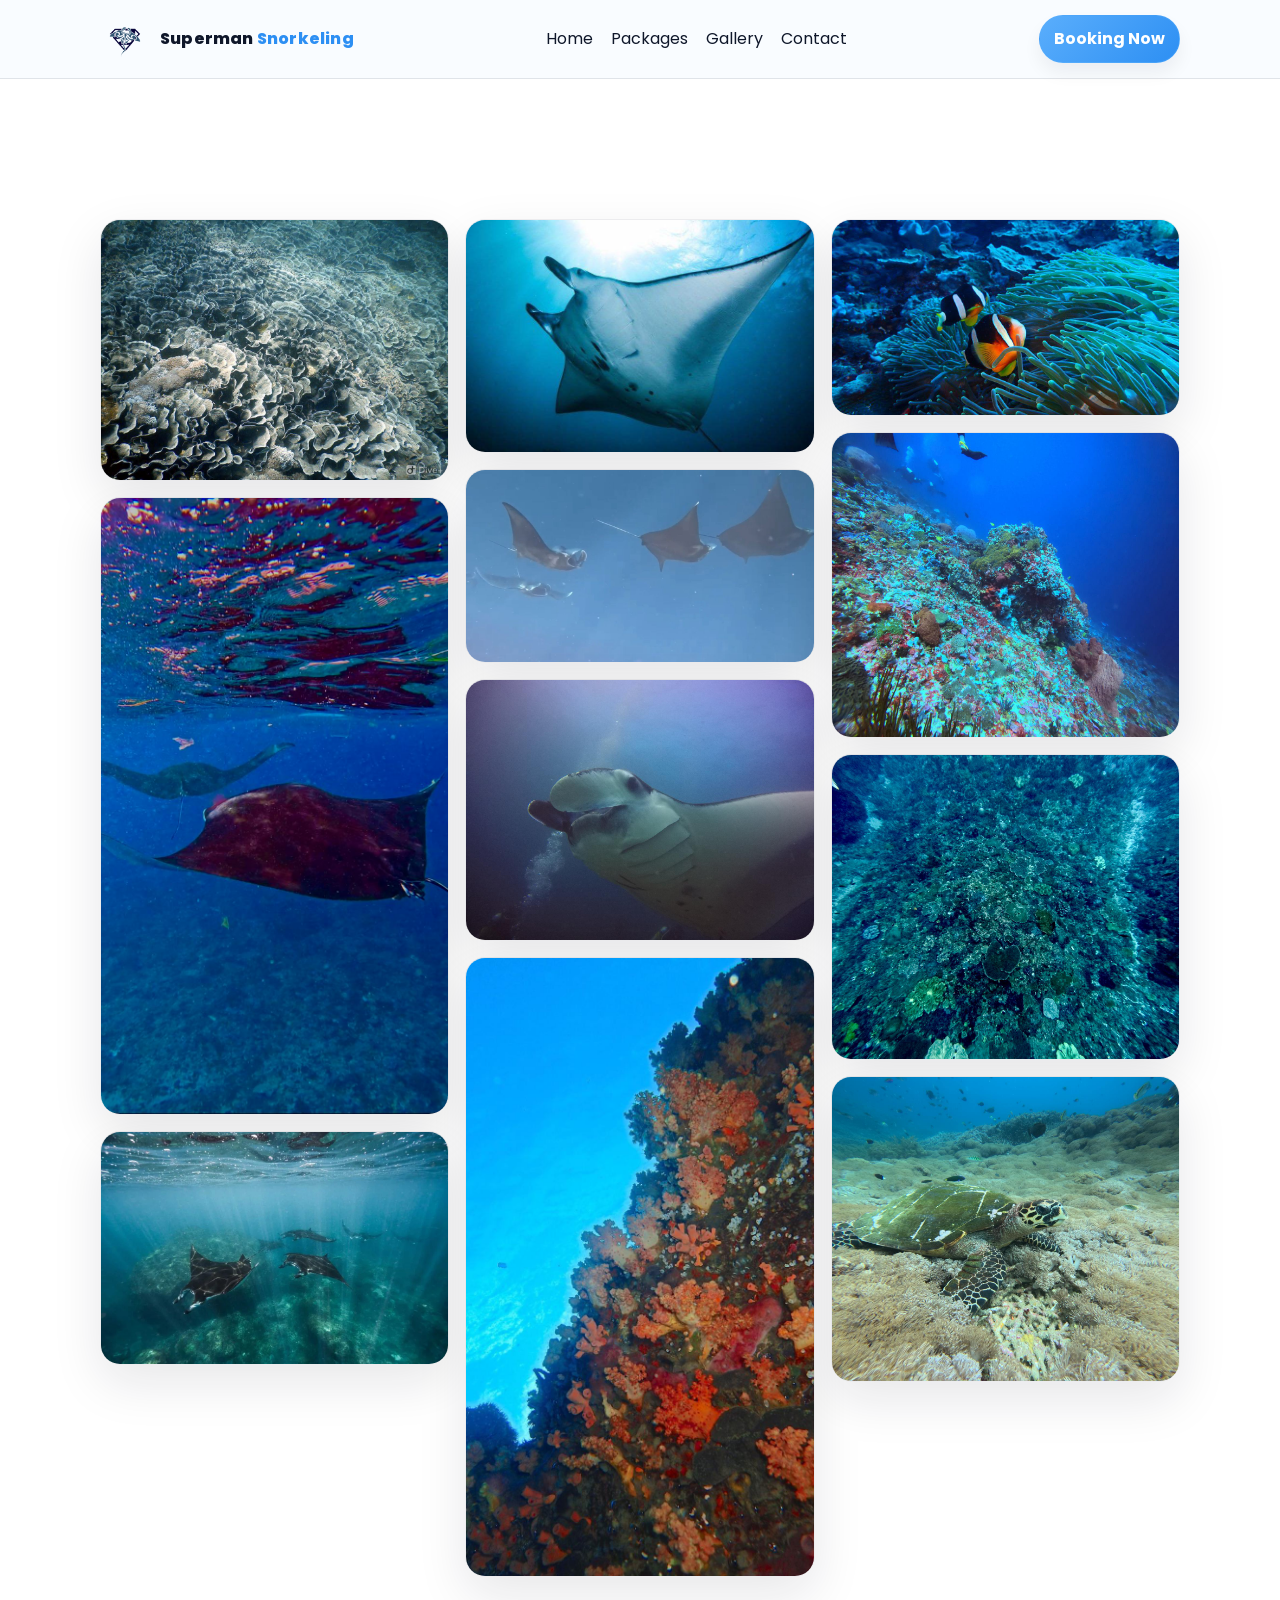
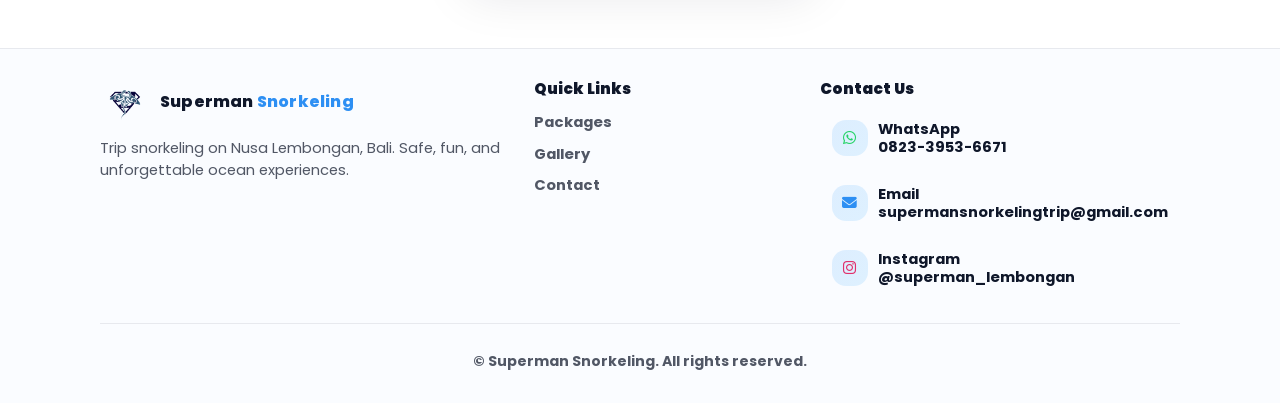
==== commit 8627f38c: "last for today" ====
--- a/gallery.html
+++ b/gallery.html
@@ -63,8 +63,6 @@
       <div class="container">
         <div class="masonry" id="masonry">
 
-          <!-- GANTI / TAMBAH FOTO DI SINI -->
-          <!-- Tambahkan data-category agar filter berfungsi: underwater | boat | guest -->
 
           <button class="masonry-item" data-category="guest" data-full="image/satu.jpeg" aria-label="Open image 1">
             <img src="image/satu.jpeg" alt="Snorkeling photo 1" loading="lazy">
@@ -100,7 +98,13 @@
           <button class="masonry-item" data-category="guest" data-full="image/lima.jpeg" aria-label="Open image 9">
             <img src="image/sembilan.jpeg" alt="Snorkeling photo 9" loading="lazy">
           </button>
-
+          <button class="masonry-item" data-category="boat" data-full="image/empat.jpeg" aria-label="Open image 8">
+            <img src="image/sepuluh.jpeg" alt="Snorkeling photo 8" loading="lazy">
+          </button>
+
+          <button class="masonry-item" data-category="guest" data-full="image/lima.jpeg" aria-label="Open image 9">
+            <img src="image/mangrove.jpeg" alt="Snorkeling photo 9" loading="lazy">
+          </button>
 
         </div>
       </div>
--- a/style.css
+++ b/style.css
@@ -18,23 +18,41 @@
   margin:0;
   font-family: 'Poppins', ui-sans-serif, system-ui, -apple-system, Segoe UI, Roboto, Helvetica, Arial;
   color:var(--text);
-  background-image: url("image/sembilan.jpeg");
   background-size: cover;
   background-position: center;
   background-repeat: no-repeat;
+  background-attachment: scroll;
   line-height:1.6;
 }
 main{
+  border-radius: 20px;
+  overflow: hidden;              /* penting biar blur ke-clip */
+  background-clip: padding-box;  /* biar lebih rapi */
+  -webkit-backdrop-filter: blur(10px); /* iOS */
   backdrop-filter: blur(10px);
-  background: rgba(255,255,255,0.7);
-  border-radius: 20px;
-}
+}
+
 a{color:inherit; text-decoration:none}
 .container{max-width:var(--max); margin:0 auto; padding:0 20px}
 
 .brand-accent{color: var(--primary-2)}
 .hero-accent{color: var(--primary-2)}
 .muted{color: var(--muted)}
+
+@media (max-width: 768px){
+  body{
+    background-position: center top; /* biar fokusnya ke atas */
+    background-attachment: scroll;   /* jangan fixed */
+  }
+}
+@media (max-width: 768px){
+  main{
+    margin: 12px;            /* biar nggak nempel tepi layar */
+    border-radius: 16px;
+    background: rgba(255,255,255,0.82);
+  }
+}
+
 
 /* ===== Header ===== */
 header{
@@ -47,7 +65,7 @@
 }
 .nav{
   display:flex;
-  align-items:center;
+  align-items: center;
   justify-content:space-between;
   gap:12px;
   padding:14px 0;
@@ -213,6 +231,7 @@
   gap: 6px;
   margin-bottom: 18px;
   text-align: center;
+  font-size: 1.5rem;
 }
 
 .section-title h2,
@@ -221,6 +240,12 @@
   text-align: center;
 }
 
+.section-subtitle{
+  font-size: 0.98rem;
+}
+.contact-subtitle{
+  font-size: 0.98rem;
+}
 
 .grid{display:grid; grid-template-columns: repeat(3, 1fr); gap: 16px}
 .card{
@@ -469,25 +494,55 @@
 }
 
 .modal-box{
+  position: relative; 
   padding: 22px;
-  background: white;
+  background: #fff;
   border-radius: 18px;
-}
-
-.close-modal{
+  overflow: hidden;
+}
+
+.modal-x{
+  position: absolute;
+  top: 12px;
+  right: 12px;
+  width: 38px;
+  height: 38px;
+  border-radius: 999px;
+  border: 1px solid rgba(15,23,42,.12);
+  background: rgba(255,255,255,.85);
+  cursor: pointer;
+  font-size: 22px;
+  line-height: 1;
+  font-weight: 900;
+  color: rgba(15,23,42,.75);
+  display: grid;
+  place-items: center;
+  transition: .2s ease;
+}
+
+.modal-x:hover{
+  transform: scale(1.05);
+  background: rgba(255,255,255,1);
+}
+
+
+.modal-book{
   width: 100%;
   padding: 12px;
   border: none;
   border-radius: 12px;
   background: var(--primary-2);
-  color: white;
+  color: #fff;
   font-weight: 800;
   cursor: pointer;
-}
-
-.close-modal:hover{
-  opacity: .9;
-}
+  margin-top: 16px;       /* naikkan sedikit */
+}
+
+
+.modal-book:hover{
+  opacity: .92;
+}
+
 
 .details-btn{
   background: none;
@@ -1048,93 +1103,117 @@
 /* =========================
    DESTINATIONS SECTION
 ========================= */
+
 .destinations-grid{
   display: grid;
-  grid-template-columns: repeat(3, 1fr);
-  gap: 20px;
-  margin-top: 30px;
+  gap: 40px;
+  margin-top: 40px;
 }
 
 .destination-card{
-  background: rgba(255,255,255,0.65);
-  border: 1px solid var(--stroke);
-  border-radius: 18px;
-  overflow: hidden;
-  box-shadow: var(--shadow);
-  transition: 0.3s ease;
-}
-
+  display: grid;
+  grid-template-columns: 360px 1fr;
+  gap: 28px;
+  align-items: start;
+}
+
+
+/* IMAGE */
 .destination-card img{
   width: 100%;
   height: 220px;
   object-fit: cover;
-  display: block;
+  border-radius: 20px;
+}
+
+/* TEXT */
+.destination-content h3{
+  margin: 0 0 12px;
+  font-size: 1.4rem;
+  font-weight: 900;
 }
 
 .destination-content{
-  padding: 18px;
-}
-
-.destination-content h3{
-  font-size: 1.2rem;
-  font-weight: 900;
-  margin-bottom: 8px;
-}
+  display: flex;
+  flex-direction: column;
+  justify-content: flex-start;
+}
+
 
 .destination-content p{
-  font-size: 0.95rem;
-  line-height: 1.6;
+  margin: 0;
+  line-height: 1.7;
   color: var(--muted);
-}
-
-/* hover */
-.destination-card:hover{
-  transform: translateY(-5px);
-}
-
-/* responsive */
-@media(max-width: 920px){
-  .destinations-grid{
+  font-weight: 600;
+}
+
+/* REVERSE (gambar kanan, teks kiri) */
+.destination-card.reverse{
+  grid-template-columns: 1fr 360px;
+}
+
+.destination-card.reverse img{
+  grid-column: 2;
+}
+
+.destination-card.reverse .destination-content{
+  grid-column: 1;
+}
+
+/* MOBILE */
+@media (max-width: 900px){
+  .destination-card,
+  .destination-card.reverse{
     grid-template-columns: 1fr;
   }
 
   .destination-card img{
-    height: 240px;
-  }
-}
-
-.back-btn{
-  position: fixed;
-  top: 20px;
-  left: 20px;
-  z-index: 999;
-  display: flex;
-  align-items: center;
-  gap: 10px;
-  padding: 10px 14px;
-  border-radius: 999px;
-  background: rgba(255,255,255,0.7);
-  backdrop-filter: blur(10px);
-  border: 1px solid rgba(15,23,42,0.12);
-  box-shadow: 0 12px 30px rgba(0,0,0,0.12);
-  font-weight: 800;
-  color: var(--text);
-  text-decoration: none;
-  transition: 0.2s ease;
-}
-
-.back-btn i{
-  font-size: 14px;
-}
-
-.back-btn:hover{
-  transform: translateY(-2px);
-  background: rgba(255,255,255,0.9);
-}
-
-.back-btn.icon-only{
-  width: 42px;
-  height: 42px;
-  justify-content: center;
-  padding: 0;
-}
+    height: 220px;
+  }
+}
+
+
+
+/* =========================
+   DESTINATIONS ANIMATION
+========================= */
+.destination-card{
+  opacity: 0;
+  transform: translateY(14px);
+  transition: opacity .6s ease, transform .6s ease;
+}
+
+.destination-card.is-visible{
+  opacity: 1;
+  transform: translateY(0);
+}
+
+/* slide direction: odd from left, even from right */
+.destination-card.is-visible:nth-child(odd){
+  animation: slideInLeft .6s ease both;
+}
+
+.destination-card.is-visible:nth-child(even){
+  animation: slideInRight .6s ease both;
+}
+
+@keyframes slideInLeft{
+  from{ transform: translateX(-24px); opacity: 0; }
+  to{ transform: translateX(0); opacity: 1; }
+}
+
+@keyframes slideInRight{
+  from{ transform: translateX(24px); opacity: 0; }
+  to{ transform: translateX(0); opacity: 1; }
+}
+
+/* accessibility */
+@media (prefers-reduced-motion: reduce){
+  .destination-card,
+  .destination-card.is-visible{
+    opacity: 1;
+    transform: none;
+    animation: none;
+    transition: none;
+  }
+}
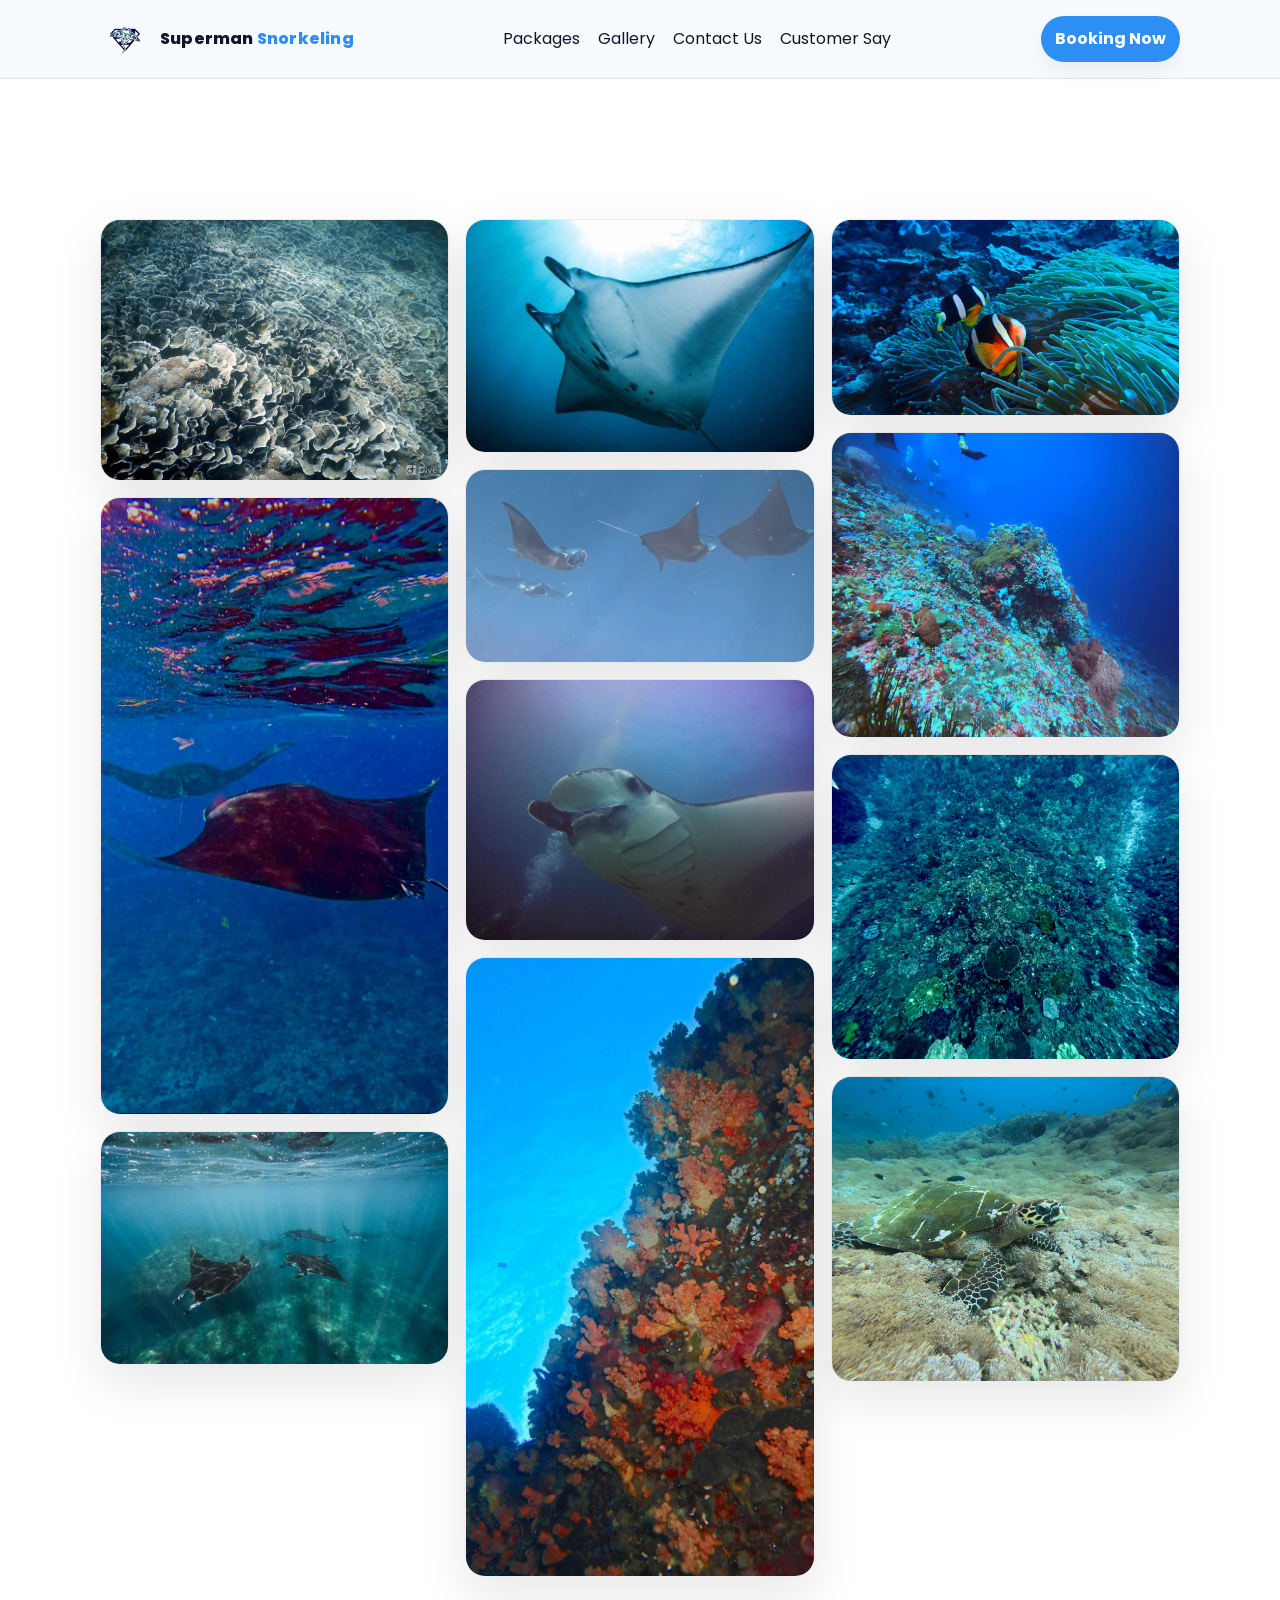
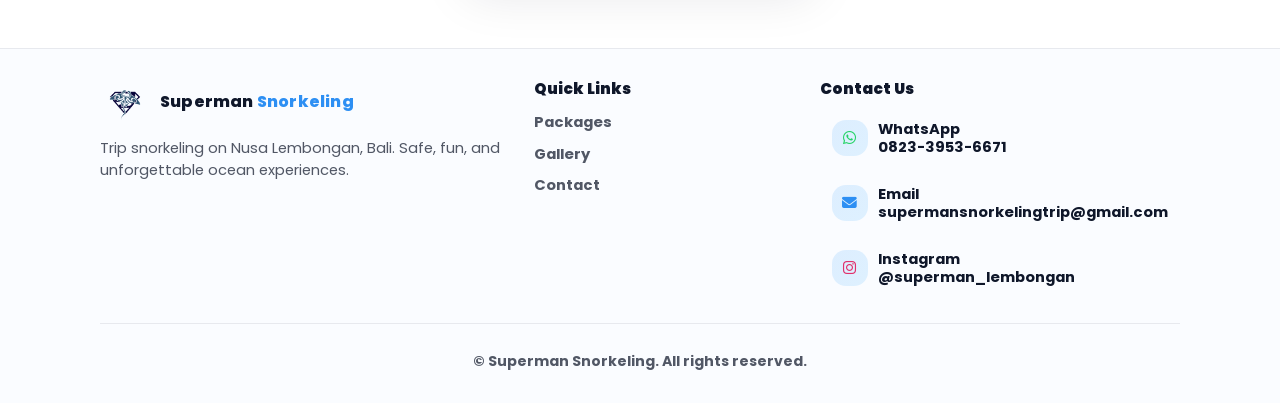
==== commit e122c812: "today commit" ====
--- a/gallery.html
+++ b/gallery.html
@@ -18,12 +18,13 @@
   <!-- Pakai file CSS yang sama -->
   <link rel="stylesheet" href="style.css" />
 </head>
-<body>
+
+<body class="page-packages">
   <!-- Header sederhana (re-use style kamu) -->
-  <header>
+<header>
     <div class="container">
       <div class="nav">
-        <a class="brand" href="index.html#home" aria-label="Superman Snorkeling">
+        <a class="brand" href="index.html" aria-label="Superman Snorkeling">
           <span class="logo" aria-hidden="true">
             <img src="image/IMG_1567.PNG" alt="Superman Snorkeling Logo" width="40" height="40">
           </span>
@@ -34,16 +35,26 @@
 
         <nav aria-label="Navigasi">
           <ul>
-            <li><a href="index.html">Home</a></li>
             <li><a href="packages.html">Packages</a></li>
             <li><a href="gallery.html">Gallery</a></li>
-            <li><a href="index.html#contact">Contact</a></li>
+            <li><a href="index.html#contact">Contact Us</a></li>
+            <li><a href="index.html#testimoni">Customer Say</a></li>
           </ul>
         </nav>
 
         <div class="actions">
           <a class="btn primary" href="index.html#contact">Booking Now</a>
-        </div>
+          <button class="btn icon menu-toggle" id="menuToggle" aria-label="Buka menu" aria-expanded="false">
+            <span aria-hidden="true">☰</span>
+          </button>
+        </div>
+      </div>
+
+      <div class="mobile-menu" id="mobileMenu">
+        <a href="packages.html">Packages</a>
+        <a href="gallery.html">Gallery</a>
+        <a href="index.html">Contact Us</a>
+        <a href="index.html">Customer Say</a>
       </div>
     </div>
   </header>
--- a/style.css
+++ b/style.css
@@ -25,7 +25,6 @@
   line-height:1.6;
 }
 main{
-  border-radius: 20px;
   overflow: hidden;              /* penting biar blur ke-clip */
   background-clip: padding-box;  /* biar lebih rapi */
   -webkit-backdrop-filter: blur(10px); /* iOS */
@@ -41,57 +40,196 @@
 
 @media (max-width: 768px){
   body{
-    background-position: center top; /* biar fokusnya ke atas */
+    background-position: center top; 
     background-attachment: scroll;   /* jangan fixed */
   }
 }
 @media (max-width: 768px){
   main{
-    margin: 12px;            /* biar nggak nempel tepi layar */
-    border-radius: 16px;
+    margin: 0;            
+    border-radius: ;
     background: rgba(255,255,255,0.82);
   }
 }
 
 
-/* ===== Header ===== */
 header{
-  position: sticky;
-  top:0;
-  z-index:50;
-  backdrop-filter: blur(14px);
-  background: rgba(247, 251, 255, .75);
-  border-bottom: 1px solid var(--stroke);
-}
+  position: fixed;             
+  top: 0;
+  left: 0;
+  width: 100%;
+  z-index: 9999;
+  transition: transform .25s ease, opacity .25s ease;
+
+  background: transparent;     
+  border-bottom: 0;
+  box-shadow: none;
+  backdrop-filter: none;        
+}
+
+header.hide{
+  transform: translateY(-120%);
+  opacity: 0;
+  pointer-events: none;
+}
+
+
 .nav{
   display:flex;
-  align-items: center;
+  align-items:center;
   justify-content:space-between;
   gap:12px;
   padding:14px 0;
 }
+
+
+header .brand,
+header nav a{
+  color: #fff;
+}
+
+/* hover/active */
+header nav a:hover{
+  color: rgba(255,255,255,.85);
+}
+
+header .nav{
+  width: 100%;
+  min-width: 0;
+}
+
+header nav ul{
+  display: flex;
+  gap: 18px;
+  align-items: center;
+  margin: 0;
+  padding: 0;
+  list-style: none;
+}
+
 .brand{
   display:flex;
   align-items:center;
   gap:10px;
   font-weight:800;
   letter-spacing:.2px;
-}
-.logo {
+  text-decoration: none;
+}
+
+.logo{
   width: 50px;
   height: 50px;
   border-radius: 12px;
   place-items: center;
-  overflow: hidden; 
-}
-
-.logo img {
+  overflow: hidden;
+}
+.logo img{
   width: 100%;
   height: 100%;
   object-fit: cover;
   display: block;
 }
 
+header .btn.primary{
+  background: rgba(255,255,255,.14);
+  border: 1px solid rgba(255,255,255,.25);
+  color: #fff;
+  backdrop-filter: blur(10px);
+}
+
+header .btn.icon{
+  background: rgba(255,255,255,.14);
+  border: 1px solid rgba(255,255,255,.25);
+  color: #fff;
+  backdrop-filter: blur(10px);
+}
+
+
+.mobile-menu{
+  position: absolute;
+  top: 100%;
+  right: 0;
+  left: 0;
+
+  display: none;                
+  margin: 10px 0 0;
+  padding: 12px;
+
+  background: rgba(2,6,23,.55);
+  border: 1px solid rgba(255,255,255,.18);
+  backdrop-filter: blur(12px);
+  border-radius: 16px;
+
+  z-index: 9999;
+}
+
+.mobile-menu a{
+  display: block;
+  padding: 10px 8px;
+  color: #fff;
+  text-decoration: none;
+}
+
+.mobile-menu a:hover{
+  background: rgba(255,255,255,.10);
+  border-radius: 12px;
+}
+
+
+.mobile-menu.show{
+  display: block;
+}
+
+
+.hero.hero-bg{
+  padding-top: 160px; 
+}
+
+@media (max-width: 900px){
+  header .nav{
+    padding: 10px 0;
+    gap: 10px;
+  }
+
+  
+  header .brand{
+    min-width: 0;
+  }
+  header .brand span{
+    white-space: nowrap;
+  }
+
+ 
+  header nav{
+    display: none;
+  }
+
+  header .actions .btn.primary{
+    display: none;
+  }
+
+  header .menu-toggle{
+    display: inline-flex;
+    align-items: center;
+    justify-content: center;
+  }
+
+  header .mobile-menu{
+    display: none;
+    width: 100%;
+    margin-top: 10px;
+    padding: 12px;
+  }
+
+  header .mobile-menu.show{
+    display: block;
+  }
+
+  header .mobile-menu a{
+    display: block;
+    padding: 12px 10px;
+  }
+}
 
 .actions{display:flex; align-items:center; gap:10px}
 .btn{
@@ -120,8 +258,6 @@
 .mobile-menu a{
   display:block;
   padding: 12px 12px;
-  border:1px solid var(--stroke);
-  border-radius: 14px;
   margin-top:10px;
   background: rgba(255,255,255,.75);
   font-weight:700;
@@ -134,74 +270,37 @@
 }
 
 
-/* ===== Hero ===== */
-.hero{padding: 70px 0 30px}
-.hero-grid{
-  display:grid;
-  grid-template-columns: 1.1fr .9fr;
-  gap: 26px;
-  align-items:center;
-}
-.badge{
-  display:inline-flex; align-items:center; gap:8px;
-  padding: 8px 12px;
-  border-radius: 999px;
-  border:1px solid rgba(90,174,252,.35);
-  background: rgba(255,255,255,.7);
-  color: rgba(15,23,42,.75);
-  font-weight:700;
-  width:fit-content;
-}
-.badge.pill{border-color: var(--stroke)}
-.pill-row{margin-top:14px; display:flex; gap:10px; flex-wrap:wrap}
-
-h1{font-size: clamp(2rem, 3.8vw, 3.2rem); line-height:1.15; margin:14px 0 12px}
-.lead{font-size: 1.05rem; color: var(--muted); margin: 0 0 18px}
-.hero-cta{display:flex; flex-wrap:wrap; gap:10px; margin-top: 12px}
-.hero-card{
-  border: 1px solid var(--stroke);
-  background: var(--card);
-  border-radius: var(--radius);
-  box-shadow: var(--shadow);
-  padding: 18px;
-  position:relative;
-  overflow:hidden;
-}
-.hero-card h3{margin:0 0 6px}
-.hero-card p{margin:0; color: var(--muted)}
-.hero-card:before{
-  content:"";
-  position:absolute; inset:-80px -80px auto auto;
-  width: 220px; height: 220px;
-  background: radial-gradient(circle at 30% 30%, rgba(90,174,252,.55), transparent 60%);
-  filter: blur(2px);
-}
-.stats{display:grid; grid-template-columns: repeat(3, 1fr); gap: 10px; margin-top: 14px}
-.stat{
-  border:1px solid var(--stroke);
-  background: rgba(255,255,255,.75);
-  border-radius: 16px;
-  padding: 12px;
-}
-.stat b{font-size: 1.05rem}
-.stat span{display:block; color: var(--muted); font-weight:600; font-size:.9rem}
-
-.hero-slider{
+/* =========================
+   HERO BACKGROUND SLIDER 
+   ========================= */
+
+.hero.hero-bg{
   position: relative;
+  padding: 110px 0 90px;   
+  border-radius: 0;
+  overflow: hidden;
+}
+
+/* background slider full screen di hero */
+.hero.hero-bg .hero-bg-slider{
+  position: absolute;
+  inset: 0;
   width: 100%;
-  height: 520px;
-  border-radius: 26px;
+  height: 100%;
+  border-radius: 0;
   overflow: hidden;
-  background: #fff; /* fallback */
-}
-
-.hero-slider .slides{
+  z-index: 0;
+}
+
+/* slides full */
+.hero.hero-bg .hero-slider .slides{
   position: relative;
   width: 100%;
   height: 100%;
 }
 
-.hero-slider img{
+/* gambar cover */
+.hero.hero-bg .hero-slider img{
   position: absolute;
   inset: 0;
   width: 100%;
@@ -209,15 +308,80 @@
   object-fit: cover;
   opacity: 0;
   transition: opacity .6s ease;
-}
-
-.hero-slider img.active{
+  border-radius: 0;
+}
+
+.hero.hero-bg .hero-slider img.active{
   opacity: 1;
 }
 
-.hero-slider img:first-child{
-  opacity: 1; /* fallback */
-}
+/* fallback kalau JS belum jalan */
+.hero.hero-bg .hero-slider img:first-child{
+  opacity: 1;
+}
+
+/* overlay: PERHATIKAN class kamu typo: hero-ovelay
+   CSS ini cover dua-duanya: hero-ovelay & hero-overlay */
+.hero.hero-bg .hero-ovelay,
+.hero.hero-bg .hero-overlay{
+  position: absolute;
+  inset: 0;
+  background: linear-gradient(
+    90deg,
+    rgba(2,6,23,.75) 0%,
+    rgba(2,6,23,.45) 55%,
+    rgba(2,6,23,.20) 100%
+  );
+  z-index: 1;
+}
+
+/* konten di atas background */
+.hero.hero-bg .hero-content{
+  position: relative;
+  z-index: 2;
+}
+
+/* text styling biar kebaca */
+.hero.hero-bg .hero-text{
+  max-width: 800px;
+  color: #fff;
+}
+
+.hero.hero-bg .hero-text h1{
+  font-size: clamp(2rem, 3.8vw, 3.2rem);
+  line-height: 1.15;
+  margin: 0 0 14px;
+  color: #fff;
+}
+
+.hero.hero-bg .hero-text h1 span{
+  color: #5AAEFC; /* opsional, kalau mau highlight */
+}
+
+.hero.hero-bg .hero-text .lead{
+  color: rgba(255,255,255,.86);
+  margin: 0 0 14px;
+  font-size: 1.05rem;
+}
+
+/* button tetap kebaca di background */
+.hero.hero-bg .hero-cta{
+  display: flex;
+  flex-wrap: wrap;
+  gap: 10px;
+  margin-top: 18px;
+}
+
+/* responsive */
+@media (max-width: 900px){
+  .hero.hero-bg{
+    padding: 90px 0 70px;
+  }
+  .hero.hero-bg .hero-text{
+    max-width: 100%;
+  }
+}
+
 
 
 /* ===== Sections ===== */
@@ -268,79 +432,124 @@
 .card h3{margin: 6px 0 6px}
 .card p{margin:0; color: var(--muted)}
 
-
-.hero-text{
-  max-width: 640px;
-}
-
-
-.slide-btn{
-  position: absolute;
-  top: 50%;
-  transform: translateY(-50%);
-  width: 46px;
-  height: 46px;
-  border-radius: 999px;
-  border: 1px solid rgba(255,255,255,.45);
-  background: rgba(255,255,255,.65);
-  font-size: 30px;
-  font-weight: 800;
-  cursor: pointer;
+/* =========================
+   DESTINATIONS 
+========================= */
+
+.destination{
+  display: grid;
+  gap: 40px;
+  margin-top: 40px;
+}
+
+/* base card */
+.destination-card{
+  display: grid;
+  gap: 28px;
+  align-items: start;
+}
+
+/* gambar */
+.destination-card img{
+  width: 100%;
+  height: 220px;
+  object-fit: cover;
+  border-radius: 20px;
+}
+
+/* text */
+.destination-content{
   display: flex;
-  align-items: center;
-  justify-content: center;
-  backdrop-filter: blur(10px);
-  transition: 0.2s ease;
-  z-index: 10; 
-  line-height: 1;
-  padding: 0;
-}
-
-.slide-btn.prev{
-  left: 16px;
-}
-
-.slide-btn.next{
-  right: 16px;
-}
-
-.slide-btn:hover{
-  background: rgba(255,255,255,.95);
-  transform: translateY(-50%) scale(1.06);
-}
-/* ===== Dots ===== */
-.dots{
-  position:absolute;
-  bottom: 14px;
-  left: 0;
-  right: 0;
-  display:flex;
-  justify-content:center;
-  gap:8px;
-  z-index: 10;
-}
-
-.dots button{
-  width: 10px;
-  height: 10px;
-  border-radius: 999px;
-  border: 0;
-  background: rgba(255,255,255,.65);
-  cursor:pointer;
-  transition:.2s ease;
-}
-
-.dots button.active{
-  width: 22px;
-  background: rgba(255,255,255,.95);
-}
-
-
-@media (max-width: 920px){
-  .hero-slider{
-    height: 320px;
-  }
-}
+  flex-direction: column;
+  justify-content: flex-start;
+}
+
+.destination-content h3{
+  margin: 0 0 12px;
+  font-size: 1.4rem;
+  font-weight: 900;
+}
+
+.destination-content p{
+  margin: 0;
+  line-height: 1.7;
+  color: var(--muted);
+  font-weight: 600;
+}
+
+/* ===== Layout 1: gambar kiri, teks kanan ===== */
+.destination-card.dest-1{
+  grid-template-columns: 360px 1fr;
+}
+
+.destination-card.dest-1 img{ grid-column: 1; }
+.destination-card.dest-1 .destination-content{ grid-column: 2; }
+
+/* ===== Layout 2: teks kiri, gambar kanan ===== */
+.destination-card.dest-2{
+  grid-template-columns: 1fr 360px;
+}
+
+.destination-card.dest-2 .destination-content{ grid-column: 1; }
+.destination-card.dest-2 img{ grid-column: 2; }
+
+/* MOBILE: jadi 1 kolom */
+@media (max-width: 900px){
+  .destination-card.dest-1,
+  .destination-card.dest-2{
+    grid-template-columns: 1fr;
+  }
+
+  .destination-card.dest-1 img,
+  .destination-card.dest-2 img,
+  .destination-card.dest-1 .destination-content,
+  .destination-card.dest-2 .destination-content{
+    grid-column: auto;
+  }
+}
+/* awalnya disembunyikan */
+.destination-card{
+  opacity: 0;
+  transform: translateY(14px);
+  transition: opacity .6s ease, transform .6s ease;
+  will-change: transform, opacity;
+}
+
+/* saat terlihat */
+.destination-card.is-visible{
+  opacity: 1;
+  transform: translateY(0);
+}
+
+/* ganjil dari kiri, genap dari kanan */
+.destination-card.is-visible:nth-child(odd){
+  animation: slideInLeft .6s ease both;
+}
+.destination-card.is-visible:nth-child(even){
+  animation: slideInRight .6s ease both;
+}
+
+@keyframes slideInLeft{
+  from{ transform: translateX(-24px); opacity: 0; }
+  to{ transform: translateX(0); opacity: 1; }
+}
+@keyframes slideInRight{
+  from{ transform: translateX(24px); opacity: 0; }
+  to{ transform: translateX(0); opacity: 1; }
+}
+
+/* accessibility */
+@media (prefers-reduced-motion: reduce){
+  .destination-card,
+  .destination-card.is-visible{
+    opacity: 1;
+    transform: none;
+    animation: none;
+    transition: none;
+  }
+}
+
+
 
 
 /* ===== Packages ===== */
@@ -351,6 +560,45 @@
   gap: 18px;
   align-items: stretch;
 }
+
+.page-packages header{
+  position: sticky;
+  top: 0;
+  z-index: 1000;
+
+  background: rgba(247, 251, 255, 0.95);
+  backdrop-filter: blur(14px);
+  border-bottom: 1px solid var(--stroke);
+}
+
+/* warna teks & link */
+.page-packages header,
+.page-packages header a{
+  color: #0f172a; /* gelap, kebaca */
+}
+
+/* hover link */
+.page-packages header nav a:hover{
+  color: var(--primary-2);
+}
+
+/* logo text */
+.page-packages .brand{
+  color: #0f172a;
+}
+
+/* tombol Booking Now */
+.page-packages header .btn.primary{
+  background: var(--primary-2);
+  color: #fff;
+  border: none;
+}
+
+/* icon menu (kalau mobile) */
+.page-packages header .menu-toggle{
+  color: #0f172a;
+}
+
 
 .card.package{
   border: 1px solid rgba(15,23,42,.08); 
@@ -381,8 +629,6 @@
   /* ini yang penting */
   max-width: calc(100% - 115px); 
 }
-
-
 
 .card.package .muted{
   margin: 0 0 14px;
@@ -680,28 +926,6 @@
   .gallery .small{
     height: 220px;
   }
-}@media(max-width: 920px){
-  .gallery{
-    grid-template-columns: 1fr;
-  }
-
-  .gallery .big{
-    height: 280px;
-  }
-
-  .gallery .small{
-    height: 180px;
-  }
-}
-
-@media(max-width: 520px){
-  .gallery-smalls{
-    grid-template-columns: 1fr;
-  }
-
-  .gallery .small{
-    height: 220px;
-  }
 }
 
 
@@ -1100,120 +1324,6 @@
 }
 
 
-/* =========================
-   DESTINATIONS SECTION
-========================= */
-
-.destinations-grid{
-  display: grid;
-  gap: 40px;
-  margin-top: 40px;
-}
-
-.destination-card{
-  display: grid;
-  grid-template-columns: 360px 1fr;
-  gap: 28px;
-  align-items: start;
-}
-
-
-/* IMAGE */
-.destination-card img{
-  width: 100%;
-  height: 220px;
-  object-fit: cover;
-  border-radius: 20px;
-}
-
-/* TEXT */
-.destination-content h3{
-  margin: 0 0 12px;
-  font-size: 1.4rem;
-  font-weight: 900;
-}
-
-.destination-content{
-  display: flex;
-  flex-direction: column;
-  justify-content: flex-start;
-}
-
-
-.destination-content p{
-  margin: 0;
-  line-height: 1.7;
-  color: var(--muted);
-  font-weight: 600;
-}
-
-/* REVERSE (gambar kanan, teks kiri) */
-.destination-card.reverse{
-  grid-template-columns: 1fr 360px;
-}
-
-.destination-card.reverse img{
-  grid-column: 2;
-}
-
-.destination-card.reverse .destination-content{
-  grid-column: 1;
-}
-
-/* MOBILE */
-@media (max-width: 900px){
-  .destination-card,
-  .destination-card.reverse{
-    grid-template-columns: 1fr;
-  }
-
-  .destination-card img{
-    height: 220px;
-  }
-}
-
-
-
-/* =========================
-   DESTINATIONS ANIMATION
-========================= */
-.destination-card{
-  opacity: 0;
-  transform: translateY(14px);
-  transition: opacity .6s ease, transform .6s ease;
-}
-
-.destination-card.is-visible{
-  opacity: 1;
-  transform: translateY(0);
-}
-
-/* slide direction: odd from left, even from right */
-.destination-card.is-visible:nth-child(odd){
-  animation: slideInLeft .6s ease both;
-}
-
-.destination-card.is-visible:nth-child(even){
-  animation: slideInRight .6s ease both;
-}
-
-@keyframes slideInLeft{
-  from{ transform: translateX(-24px); opacity: 0; }
-  to{ transform: translateX(0); opacity: 1; }
-}
-
-@keyframes slideInRight{
-  from{ transform: translateX(24px); opacity: 0; }
-  to{ transform: translateX(0); opacity: 1; }
-}
-
-/* accessibility */
-@media (prefers-reduced-motion: reduce){
-  .destination-card,
-  .destination-card.is-visible{
-    opacity: 1;
-    transform: none;
-    animation: none;
-    transition: none;
-  }
-}
+
+
+
